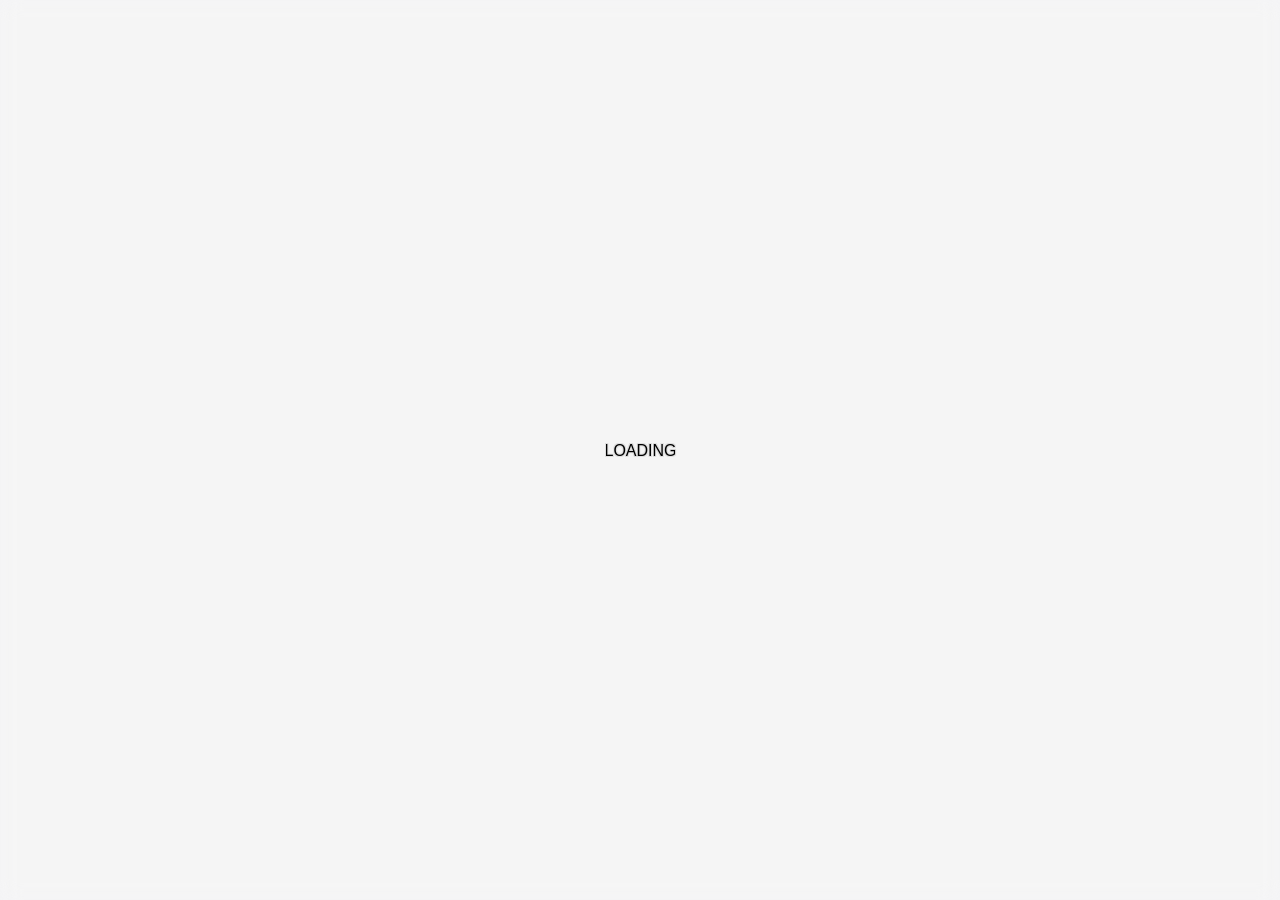
==== index.html @ 192de19d "returned index.html to root" ====
<!DOCTYPE html>
<html lang="en">

<head>
    <meta charset="UTF-8">
    <meta name="viewport" content="width=device-width, initial-scale=1.0">

    <link rel="apple-touch-icon" sizes="57x57" href="./assets/apple-icon-57x57.png">
    <link rel="apple-touch-icon" sizes="60x60" href="./assets/apple-icon-60x60.png">
    <link rel="apple-touch-icon" sizes="72x72" href="./assets/apple-icon-72x72.png">
    <link rel="apple-touch-icon" sizes="76x76" href="./assets/apple-icon-76x76.png">
    <link rel="apple-touch-icon" sizes="114x114" href="./assets/apple-icon-114x114.png">
    <link rel="apple-touch-icon" sizes="120x120" href="./assets/apple-icon-120x120.png">
    <link rel="apple-touch-icon" sizes="144x144" href="./assets/apple-icon-144x144.png">
    <link rel="apple-touch-icon" sizes="152x152" href="./assets/apple-icon-152x152.png">
    <link rel="apple-touch-icon" sizes="180x180" href="./assets/apple-icon-180x180.png">

    <link rel="icon" type="image/png" sizes="192x192" href="./assets/android-icon-192x192.png">
    <link rel="icon" type="image/png" sizes="32x32" href="./assets/favicon-32x32.png">
    <link rel="icon" type="image/png" sizes="96x96" href="./assets/favicon-96x96.png">
    <link rel="icon" type="image/png" sizes="16x16" href="./assets/favicon-16x16.png">

    <link rel="manifest" href="./assets/manifest.json">

    <meta name="msapplication-TileColor" content="#f4f4f4">
    <meta name="msapplication-TileImage" content="./assets/ms-icon-144x144.png">
    <meta name="theme-color" content="#f4f4f4">

    <title>Joshua W. Riley</title>

    <meta name="description"
        content="Joshua W. Riley — systems analyst, developer, and creative building structured systems, personal projects, music, and product archives.">

    <link rel="canonical" href="https://YOUR-DOMAIN.com/">

    <meta property="og:type" content="website">
    <meta property="og:title" content="Joshua W. Riley">
    <meta property="og:description" content="Systems, projects, music, and releases from Joshua W. Riley.">
    <meta property="og:url" content="https://YOUR-DOMAIN.com/">
    <meta property="og:site_name" content="Joshua W. Riley">

    <!-- Add later when you make a real preview image -->
    <!-- <meta property="og:image" content="https://YOUR-DOMAIN.com/assets/og-image.jpg"> -->

    <meta name="twitter:card" content="summary_large_image">
    <meta name="twitter:title" content="Joshua W. Riley">
    <meta name="twitter:description" content="Systems, projects, music, and releases from Joshua W. Riley.">
    <!-- <meta name="twitter:image" content="https://YOUR-DOMAIN.com/assets/og-image.jpg"> -->
    <script>
        document.documentElement.classList.add("js-loading");
    </script>
    <!-- 1️⃣ Third-party libraries -->
    <link rel="stylesheet" href="./LoadingBar/loading-bar.css" />
    <link rel="stylesheet" href="https://cdnjs.cloudflare.com/ajax/libs/animate.css/4.1.1/animate.min.css" />
    <link rel="stylesheet" href="https://cdn.jsdelivr.net/npm/bootstrap-icons@1.13.1/font/bootstrap-icons.min.css" />
    <link rel="stylesheet" href="https://rsms.me/inter/inter.css">
    <!-- 2️⃣ Base / Global styles -->
    <link rel="stylesheet" href="./css/index.css" />
    <link rel="stylesheet" href="./css/nav.css" />
    <!-- 3️⃣ Page sections -->
    <link rel="stylesheet" href="./css/home.css" />
    <link rel="stylesheet" href="./css/footer.css" />
    <link rel="stylesheet" href="./css/about.css" />
    <link rel="stylesheet" href="./css/music.css" />
    <link rel="stylesheet" href="./css/contact.css" />
    <link rel="stylesheet" href="./css/updates.css" />
    <link rel="stylesheet" href="./css/404.css" />
    <!-- 4️⃣ Loader override -->
    <link rel="stylesheet" href="./LoadingBar/loading-bar-time.css" />
</head>

<body>
    <!-- Loader -->
    <div id="loader">
        <div id="loaderBar" class="ldBar" data-preset="text" data-value="0" data-value-label="none"></div>
    </div>
    <div class="content-container">
        <div class="top-content">
            <!-- Title -->
            <header class="main-content">
                <a data-page="home" href="#home">
                    <h1 class="header">
                        <span class="desktop-name">JO<span class="logo-colon">:</span>SH</span>
                        <span class="mobile-name">JO<span class="logo-colon">:</span>SH</span>
                    </h1>
                </a>
            </header>
            <!-- Navigation -->
            <nav class="navbar">
                <ul class="sub-navbar">
                    <li class="mobile-only"><a href="#home" class="nav-link active"
                            data-page="home"><span>Home</span></a></li>
                    <li><a href="#about" class="nav-link" data-page="about"><span>About</span></a></li>
                    <li><a href="#music" class="nav-link" data-page="music"><span>Music</span></a></li>
                    <li><a href="#updates" class="nav-link" data-page="updates"><span>Updates</span></a></li>
                    <li><a href="#contact" class="nav-link" data-page="contact"><span>Contact</span></a></li>
                </ul>
            </nav>
        </div>
        <div class="sub-content">
            <main class="subsection2">
                <section id="home" class="page">
                    <div class="home-container">
                        <div class="manifesto-lock">
                            <p class="home-text fade-up manifesto-line" style="animation-delay: 80ms;">
                                Working ≠ Usable.
                            </p>
                            <p class="manifesto-author">
                                - JWR
                            </p>
                        </div>
                    </div>
                </section>
                <!-- About Section -->
                <section id="about" class="page about-page" hidden>
                    <div class="about-page-inner">
                        <div class="about-block">
                            <p class="about-label">About</p>
                            <h1 class="about-title fade-up">
                                I build systems people trust.
                            </h1>
                            <div class="about-intro">
                                <p class="fade-up" style="animation-delay: 80ms;">
                                    Most problems start the same way: legacy logic,
                                    unreliable data, unclear ownership, bloated
                                    interfaces, and workflows that consume more time than they should.
                                </p>
                                <p class="closing fade-up tight" style="animation-delay: 160ms;">
                                    I simplify them.
                                </p>
                                <div class="about-currently fade-up" style="animation-delay: 240ms;">
                                    <p class="about-small-label">Currently</p>

                                    <div class="currently-list">
                                        <div class="currently-item">
                                            <h2>
                                                <a href="https://unknownarchives.com/" target="_blank"
                                                    rel="noopener noreferrer">
                                                    Unknown Archives
                                                </a>
                                            </h2>
                                            <p>Building a product archive around language, clothing, and cultural
                                                systems.</p>
                                        </div>

                                        <div class="currently-item">
                                            <h2>Music</h2>
                                            <p>Producing extended electronic tracks and simple visual systems around
                                                them.</p>
                                        </div>

                                        <div class="currently-item">
                                            <h2>Personal systems</h2>
                                            <p>Designing cleaner tools, workflows, and interfaces for myself and
                                                others.</p>
                                        </div>
                                    </div>
                                </div>
                            </div>
                        </div>
                    </div>
                </section>
                <!-- End About Section -->
                <!-- Music Section -->
                <section id="music" class="page music-page" hidden>
                    <div class="music-page-inner">
                        <div class="music-block">
                            <p class="music-label">Music</p>
                            <h1 class="music-title fade-up">
                                Imagine
                            </h1>
                            <p class="music-intro fade-up" style="animation-delay: 80ms;">
                                First single from the upcoming EP.
                            </p>
                            <div class="music-player fade-up" style="animation-delay: 160ms;">
                                <iframe width="100%" height="166" scrolling="no" frameborder="no"
                                    allow="autoplay; encrypted-media"
                                    src="https://w.soundcloud.com/player/?url=https%3A//api.soundcloud.com/tracks/soundcloud%253Atracks%253A2338979225&color=%23969696&auto_play=false&hide_related=true&show_comments=false&show_user=true&show_reposts=false&show_teaser=false"></iframe>
                            </div>

                            <p class="music-note fade-up" style="animation-delay: 240ms;">
                                EP coming soon.
                            </p>
                        </div>
                    </div>
                </section>
                <!-- End Music Section -->
                <!-- Updates Section -->
                <section id="updates" class="page updates-page" hidden>
                    <div class="updates-page-inner">
                        <div class="updates-block">
                            <p class="updates-label">Updates</p>

                            <h1 class="updates-title fade-up">
                                Notes, releases, and resources.
                            </h1>

                            <p class="updates-intro fade-up" style="animation-delay: 80ms;">
                                Occasional project access, creative systems, releases, and updates from Joshua W. Riley.
                            </p>

                            <form class="updates-form fade-up" action="PASTE_KIT_FORM_ACTION_URL_HERE" method="post"
                                style="animation-delay: 160ms;">
                                <!-- Paste Kit hidden inputs here only -->

                                <label class="sr-only" for="updates-email">Email address</label>

                                <div class="updates-email-row">
                                    <input id="updates-email" name="email_address" type="email"
                                        placeholder="Email address" autocomplete="email" required>

                                    <button type="submit">Join</button>
                                </div>
                            </form>

                            <div class="updates-archive fade-up" style="animation-delay: 240ms;">
                                <p class="updates-small-label">Archive</p>

                                <h2 class="updates-archive-title">
                                    Past releases
                                </h2>

                                <div class="release-list">
                                    <article class="release-item">
                                        <div>
                                            <p class="release-type">Resource</p>
                                            <h3>Free resources coming soon.</h3>
                                        </div>

                                        <span>Soon</span>
                                    </article>

                                    <article class="release-item">
                                        <div>
                                            <p class="release-type">Music</p>
                                            <h3>Imagine</h3>
                                        </div>

                                        <span>2026</span>
                                    </article>

                                    <article class="release-item">
                                        <div>
                                            <p class="release-type">Project</p>
                                            <h3>Unknown Archives</h3>
                                        </div>

                                        <span>In progress</span>
                                    </article>
                                </div>
                            </div>
                        </div>
                    </div>
                </section>
                <!-- End Updates Section -->
                <!-- Contact Section -->
                <section id="contact" class="page contact-page" hidden>
                    <div class="contact-page-inner">
                        <div class="contact-block">
                            <p class="contact-label">Contact</p>

                            <h1 class="contact-title fade-up">
                                Let's talk.
                            </h1>

                            <p class="contact-intro fade-up" style="animation-delay: 80ms;">
                                Available for systems, product, design, and creative collaborations.
                            </p>

                            <div class="contact-links">
                                <a class="fade-up" style="animation-delay: 160ms;" rel="noopener noreferrer"
                                    href="mailto:joshua.studio@proton.me" onclick="sendEmail(event)">
                                    email
                                </a>

                                <a class="fade-up" style="animation-delay: 220ms;" rel="noopener noreferrer"
                                    href="https://github.com/joshua-w-riley" target="_blank">
                                    github
                                </a>

                                <a class="fade-up" style="animation-delay: 280ms;" rel="noopener noreferrer"
                                    href="https://www.linkedin.com/in/joshua-w-riley/" target="_blank">
                                    linkedin
                                </a>

                                <a class="fade-up" style="animation-delay: 340ms;"
                                    href="./source/Joshua W. Riley - Resume.pdf" download>
                                    resume
                                </a>

                                <a class="fade-up" style="animation-delay: 400ms;" data-cal-link="jsh-wll/30min"
                                    data-cal-namespace="30min"
                                    data-cal-config='{"layout":"month_view","useSlotsViewOnSmallScreen":"true"}'>
                                    schedule
                                </a>
                            </div>
                        </div>
                    </div>
                </section>
                <!-- End Contact Section -->
                <!-- Not Found Section -->
                <section id="not-found" class="page error-page" hidden>
                    <div class="error-background">404</div>
                    <div class="error-content">
                        <h2>Page not found</h2>
                        <p>
                            The page you are looking for <br> does not exist.
                        </p>
                        <a data-page="home" href="#home" class="error-link">
                            Return Home
                        </a>
                    </div>
                </section>
                <!-- End Not Found Section -->
            </main>
            <!-- Footer -->
            <footer class="site-footer" id="site-footer" aria-hidden="true">
                <div class="footer-inner">
                    <div class="footer-cluster">
                        <div>
                            <strong>Designed:</strong>
                            <span>© 2026</span>
                        </div>
                    </div>

                    <div class="footer-cluster">
                        <a href="mailto:joshua.studio@proton.me">Business Email</a>
                        <a href="./privacy.html">Privacy Policy</a>
                        <a href="./terms.html">Terms of Use</a>
                    </div>

                    <div class="footer-cluster">
                        <div>
                            <strong>Built by:</strong>
                            <span>Joshua W. Riley</span>
                        </div>
                    </div>
                </div>
            </footer>

            <button class="footer-toggle" type="button" aria-label="Open footer" aria-expanded="false"
                aria-controls="site-footer">
                <span class="footer-toggle-icon" aria-hidden="true">⌄</span>
            </button>

            <div class="footer-dim" hidden></div>
        </div>
    </div>
    <script src="./LoadingBar/loading-bar.js"></script>
    <script src="./LoadingBar/loading-bar-time.js"></script>
    <script src="./js/main.js"></script>
    <script src="./js/footer.js"></script>
    <script src="./js/nav.js"></script>
    <script src="./js/sendEmail.js"></script>
    <!-- Cal element-click embed code begins -->
    <script type="text/javascript">
        (function (C, A, L) { let p = function (a, ar) { a.q.push(ar); }; let d = C.document; C.Cal = C.Cal || function () { let cal = C.Cal; let ar = arguments; if (!cal.loaded) { cal.ns = {}; cal.q = cal.q || []; d.head.appendChild(d.createElement("script")).src = A; cal.loaded = true; } if (ar[0] === L) { const api = function () { p(api, arguments); }; const namespace = ar[1]; api.q = api.q || []; if (typeof namespace === "string") { cal.ns[namespace] = cal.ns[namespace] || api; p(cal.ns[namespace], ar); p(cal, ["initNamespace", namespace]); } else p(cal, ar); return; } p(cal, ar); }; })(window, "https://app.cal.com/embed/embed.js", "init");
        Cal("init", "30min", { origin: "https://app.cal.com" });
        // Important: Please add the following attributes to the element that should trigger the calendar to open upon clicking.
        // `data-cal-link="jsh-wll/30min"`
        // data-cal-namespace="30min"
        // `data-cal-config='{"layout":"month_view","useSlotsViewOnSmallScreen":"true"}'`
        Cal.ns["30min"]("ui", { "hideEventTypeDetails": false, "layout": "month_view" });
    </script>
    <!-- Cal element-click embed code ends -->
</body>

</html>
---- LoadingBar/loading-bar.css ----
.ldBar {
  position: relative;
}
.ldBar.label-center > .ldBar-label {
  position: absolute;
  top: 50%;
  left: 50%;
  -webkit-transform: translate(-50%, -50%);
  transform: translate(-50%, -50%);
  text-shadow: 0 0 3px #fff;
}
.ldBar-label:after {
  content: "%";
  display: inline;
}
.ldBar.no-percent .ldBar-label:after {
  content: "";
}
---- css/index.css ----
:root {
  --active-dot-color: #000000;
  --font-system: -apple-system, BlinkMacSystemFont,
    "SF Pro Text", "SF Pro Display",
    "Helvetica Neue", Helvetica, Arial, sans-serif;
}

/* Reset Styles */
* {
  margin: 0;
  padding: 0;
  box-sizing: border-box;
}

html,
body,
div {
  margin: 0;
  padding: 0;
  border: 0;
  font-size: 100%;
  font: inherit;
  vertical-align: baseline;
  line-height: 1;
  scroll-behavior: smooth;
}

.page {
  width: 100%;
  height: 50%;
}

article,
aside,
details,
figcaption,
figure,
footer,
header,
hgroup,
menu,
nav,
section {
  display: block;
}

ol,
ul {
  list-style: none;
}

/* Page Visibility */
.page[hidden] {
  display: none !important;
}

/* Global Styles */
body {
  width: 100vw;
  height: 100vh;
  background-color: #F5F5F7;
  color: #333;
  display: flex;
  justify-content: center;
  align-items: center;
  text-rendering: optimizeLegibility;
  font-family: var(--font-system);
  -webkit-font-smoothing: antialiased;
  -moz-osx-font-smoothing: grayscale;
  font-feature-settings: "cv11", "ss01";
  font-size: 16px;
  line-height: 1.5;
}

/* Page Content */
.content-container {
  width: 90vw;
  height: 90vh;
  max-width: max(680px, 90vw);
  border-radius: 8px;
  overflow: visible;
  opacity: 1;
  display: flex;
  align-items: center;
  flex-direction: column;
  transform: translateY(0);
  filter: none;
  visibility: hidden;
  transition:
    opacity 0.6s cubic-bezier(0.22, 1, 0.36, 1),
    transform 0.6s cubic-bezier(0.22, 1, 0.36, 1),
    filter 0.6s ease;
}

.content-container.loading {
  opacity: 0;
  transform: translateY(10px);
  filter: grayscale(100%) blur(4px);
}

.js-loading .content-container {
  visibility: hidden;
}

.top-content {
  width: 100%;
  height: 15%;
  display: flex;
}

/* Page Content */
.main-content {
  width: 100%;
  max-height: 20%;
  height: 20%;
  display: flex;
  align-items: flex-start;
  flex-direction: column;
  cursor: default;
}

.main-content a {
  text-decoration: none;
  color: inherit;
}

.sub-content {
  width: 100%;
  height: 80%;
  display: flex;
  flex-direction: row;
  gap: 10%;
}

.subsection2 {
  width: 100%;
  height: 100%;
  display: flex;
  align-items: stretch;
  justify-content: center;
}

@keyframes fadeEffect {
  from {
    opacity: 0;
  }

  to {
    opacity: 1;
  }
}
---- css/nav.css ----
.navbar {
    position: relative;
    display: flex;
    flex-direction: row;
    gap: 28px;
    padding-right: 24px;
}

.header {
    margin-bottom: 4px;
    color: #1d1d1fc7;
    line-height: 1.05;
    font-weight: 600;
    letter-spacing: -0.025em;
    font-style: uppercase !important;
    text-decoration: none;
    cursor: pointer;
}

.header:active {
    text-decoration: none;
}

.logo-colon {
    display: inline-block;
    transform: translateY(-0.06em);
}

.sub-navbar {
    list-style: none;
    padding: 0;
    margin: 0;
    height: 100%;
    display: flex;
    flex-direction: row;
    gap: 12px;
}

.nav-link {
    text-decoration: none;
    color: #6a6a6a;
    font-size: 0.95rem;
    font-weight: 500;
    text-transform: lowercase;
    padding-left: 14px;
    position: relative;
    transition: color 0.25s ease;
    letter-spacing: -0.02em;
}

.nav-link {
    transition: color 0.28s ease;
}

.nav-link.active {
    color: #1a1a1a;
}

.nav-link.discover {
    transition: color 0.45s ease;
}

.nav-link.discover:hover {
    color: #000;
}

.nav-button {
    border: 0;
    background: transparent;
    padding: 0;
    font: inherit;
    color: inherit;
    cursor: pointer;
}

/* Subsection Styles */
.subsection2 {
    width: 100%;
    height: 100%;
    display: flex;
    align-items: center;
    justify-content: center;
    overflow: hidden;
}

.mobile-name {
    display: none;
}

/* responsive */
@media (max-width: 768px) {
    .desktop-name {
        display: none;
    }

    .mobile-name {
        display: inline;
        font-weight: 650;
        letter-spacing: -0.045em;
    }

    .header {
        font-size: clamp(2rem, 7vw, 2.75rem);
        line-height: 0.95;
    }

    .navbar {
        width: 100%;
        justify-content: flex-end;
        padding-right: 0;
    }

    .sub-navbar {
        gap: 2px;
    }

    .nav-link {
        font-size: 0.9rem;
        padding-left: 10px;
    }
}
---- css/home.css ----
#home {
    min-height: 100%;
    padding: 0 10vw;
    width: 100%;
    display: flex;
    align-items: center;
    justify-content: center;
}

.home-container {
    width: 100%;
    display: flex;
    align-items: center;
    justify-content: center;
}

.manifesto-lock {
    width: fit-content;
    max-width: 100%;
}

.manifesto-line {
    margin: 0;
    font-size: clamp(2.75rem, 5vw, 5rem);
    font-weight: 600;
    line-height: 1.05;
    letter-spacing: -0.04em;
    color: #1d1d1fcd;
    animation: pageReveal 0.45s ease-out forwards;
    animation-delay: 0.1s;
    white-space: nowrap;
}

.manifesto-author {
    width: 100%;
    margin-top: 14px;
    font-size: clamp(0.9rem, 1.2vw, 1.15rem);
    color: #1d1d1fc7;
    font-weight: 800;
    letter-spacing: 0.10em;
    opacity: 0.35;
    text-transform: uppercase;
    text-align: right;
}

.fade-up {
    opacity: 0;
    transform: translateY(16px);
    animation: fadeUp 600ms cubic-bezier(0.22, 1, 0.36, 1) forwards;
}

@media (max-width: 640px) {
    #home {
        min-height: calc(100svh - 120px);
        padding: 0 24px;
    }

    .manifesto-lock {
        width: fit-content;
        max-width: 100%;
    }

    .manifesto-line {
        white-space: nowrap;
        font-size: clamp(36px, 7.4vw, 48px);
    }

    .manifesto-author {
        width: 100%;
        text-align: right;
    }
}

@keyframes fadeUp {
    from {
        opacity: 0;
        transform: translateY(12px);
    }

    to {
        opacity: 1;
        transform: translateY(0);
    }
}

@keyframes pageReveal {
    to {
        opacity: 1;
        transform: translateY(0);
    }
}
---- css/footer.css ----
.site-footer {
    position: fixed;
    left: 0;
    right: 0;
    bottom: 0;
    z-index: 80;
    background: transparent;
    border-top: 1px solid rgba(0, 0, 0, 0.08);
    opacity: 0;
    visibility: hidden;
    pointer-events: none;
    transition:
        transform 420ms cubic-bezier(0.22, 1, 0.36, 1),
        opacity 220ms ease,
        visibility 0s linear 420ms;
}

.site-footer.is-open {
    transform: translateY(0);
    opacity: 1;
    visibility: visible;
    pointer-events: auto;
    transition:
        transform 420ms cubic-bezier(0.22, 1, 0.36, 1),
        opacity 220ms ease,
        visibility 0s linear 0s;
}

.footer-inner {
    width: 100%;
    box-sizing: border-box;
    padding: 30px 0vw 0px;
    display: grid;
    grid-template-columns: 1fr auto 1fr;
    align-items: center;
    justify-content: center;
    column-gap: 40px;
    font-size: 12px;
    line-height: 1.4;
    letter-spacing: -0.005em;
    color: rgba(0, 0, 0, 0.52);
}

.footer-cluster {
    display: flex;
    align-items: center;
    gap: 18px;
    white-space: nowrap;
}

.footer-cluster:nth-child(1) {
    justify-self: start;
}

.footer-cluster:nth-child(2) {
    justify-self: center;
}

.footer-cluster:nth-child(3) {
    justify-self: end;
    text-align: right;
}

.footer-cluster strong {
    font-weight: 700;
    color: #1D1D1F;
}

.footer-cluster span {
    color: rgba(0, 0, 0, 0.52);
}

.footer-cluster a,
.footer-cluster a:visited,
.footer-cluster a:active {
    color: rgba(0, 0, 0, 0.58);
    text-decoration: none;
    font-weight: 600;
}

.footer-cluster a:hover {
    color: #1D1D1F;
}

/* Toggle */
.footer-toggle {
    position: fixed;
    left: 50%;
    bottom: 12px;
    z-index: 100;
    width: 29px;
    height: 29px;
    display: flex;
    align-items: center;
    justify-content: center;
    appearance: none;
    -webkit-appearance: none;
    border: 1px solid rgba(0, 0, 0, 0.10);
    border-radius: 999px;
    background: rgba(244, 244, 244, 0.72);
    color: rgba(0, 0, 0, 0.52);
    box-shadow: none;
    font: inherit;
    cursor: pointer;
    transform: translateX(-50%);
    transition:
        bottom 420ms cubic-bezier(0.22, 1, 0.36, 1),
        color 0.2s ease,
        border-color 0.2s ease,
        background-color 0.2s ease;
}

.footer-toggle:hover {
    color: #1D1D1F;
    border-color: rgba(0, 0, 0, 0.16);
    background: rgba(244, 244, 244, 0.92);
}

.footer-toggle.is-open {
    bottom: 25px;
    color: #1D1D1F;
}

.footer-toggle-icon {
    display: block;
    font-size: 16px;
    line-height: 1;
    transform: translateY(-4px);
}

.footer-toggle.is-open .footer-toggle-icon {
    transform: translateY(-1px);
}

.footer-toggle:focus {
    outline: none;
}

.footer-toggle:focus-visible {
    outline: 1px solid rgba(0, 0, 0, 0.22);
    outline-offset: 4px;
}

/* Dim layer */

.footer-dim {
    position: fixed;
    inset: 0;
    z-index: 70;
    background: rgba(244, 244, 244, 0.45);
    opacity: 0;
    pointer-events: none;
    transition: opacity 320ms ease;
}

.footer-dim.is-visible {
    opacity: 1;
    pointer-events: auto;
}

/* Mobile */

@media (max-width: 768px) {
    .site-footer {
        left: 24px;
        right: 24px;
    }

    .footer-inner {
        display: flex;
        align-items: flex-start;
        flex-direction: column;
        gap: 14px;
        padding: 18px 0 22px;
    }

    .footer-cluster {
        flex-wrap: wrap;
        gap: 12px 16px;
        white-space: normal;
    }

    .footer-cluster:nth-child(1),
    .footer-cluster:nth-child(2),
    .footer-cluster:nth-child(3) {
        justify-self: auto;
        text-align: left;
    }

    .footer-toggle {
        bottom: 22px;
    }
}
---- css/about.css ----
:root {
  --space-xs: 8px;
  --space-sm: 16px;
  --space-md: 24px;
  --space-lg: 40px;
  --space-xl: 64px;
  --space-xxl: 120px;
  --page-title-size: clamp(36px, 4vw, 48px);
}

#about {
  min-height: 100%;
  background: #f4f4f4;
  transform: none;
}

.fade-up {
  opacity: 0;
  transform: translateY(16px);
  animation: fadeUp 600ms cubic-bezier(0.22, 1, 0.36, 1) forwards;
}

.about-page-inner {
  min-height: 100%;
  padding: 56px 8vw 96px;
  display: grid;
  align-content: start;
}

.about-block {
  max-width: 620px;
  margin: 0 auto;
  width: 100%;
  /* padding-bottom: 56px; */
}

.about-label {
  letter-spacing: 0.12em;
  font-size: 12px;
  color: #828286;
  text-transform: uppercase;
  opacity: 0.6;
  font-weight: 500;
  margin-bottom: 16px;
}

.about-title {
  font-size: var(--page-title-size);
  font-weight: 600;
  line-height: 1.12;
  letter-spacing: -0.025em;
  color: #1D1D1F;
  margin: 0 0 28px 0;
}

.about-intro {
  max-width: 42ch;
  font-size: 18px;
  line-height: 1.55;
  letter-spacing: -0.01em;
  font-weight: 400;
  color: rgba(0, 0, 0, 0.68);
  margin: 0;
}

.about-intro>p {
  margin: 0 0 14px 0;
  font-feature-settings: "ss01" on, "cv01" on, "cv02" on;
  text-rendering: optimizeLegibility;
  -webkit-font-smoothing: antialiased;
}

.about-intro .closing {
  margin-top: 18px;
  font-weight: 500;
  line-height: 1.4;
  letter-spacing: -0.015em;
  color: rgba(0, 0, 0, 0.82);
}

.about-small-label {
  letter-spacing: 0.12em;
  font-size: 12px;
  color: #828286;
  text-transform: uppercase;
  opacity: 0.6;
  font-weight: 500;
  margin-bottom: 10px;
}

.about-currently {
  margin-top: 32px;
  max-width: 620px;
}

.currently-list {
  display: flex;
  flex-direction: column;
  gap: 18px;
}

.currently-item {
  padding-top: 18px;
  border-top: 1px solid rgba(0, 0, 0, 0.08);
}

.currently-item h2 {
  font-size: 18px;
  line-height: 1.3;
  font-weight: 600;
  letter-spacing: -0.015em;
  color: #1D1D1F;
  margin: 0 0 8px 0;
}

.currently-item p {
  max-width: 46ch;
  font-size: 16px;
  line-height: 1.55;
  letter-spacing: -0.01em;
  font-weight: 400;
  color: rgba(0, 0, 0, 0.62);
  margin: 0;
}

.currently-item h2 a {
  color: inherit;
  text-decoration: none;
  transition: opacity 0.2s ease;
}

.currently-item h2 a:hover {
  opacity: 0.55;
  cursor: pointer;
}

.currently-item h2 a,
.currently-item h2 a:visited,
.currently-item h2 a:active {
  color: inherit;
  text-decoration: none;
}



@keyframes fadeUp {
  to {
    opacity: 1;
    transform: translateY(0);
  }
}
---- css/music.css ----
#music {
    min-height: 100%;
    background: #f4f4f4;
    transform: none;
}

.music-page-inner {
    min-height: 100%;
    padding: 56px 8vw 96px;
    display: grid;
    align-content: start;
}

.music-block {
    max-width: 620px;
    margin: 0 auto;
    width: 100%;
}

.music-label {
    letter-spacing: 0.12em;
    font-size: 12px;
    color: #828286;
    text-transform: uppercase;
    opacity: 0.6;
    font-weight: 500;
    margin-bottom: 16px;
}

.music-title {
    font-size: var(--page-title-size);
    font-weight: 600;
    line-height: 1.12;
    letter-spacing: -0.025em;
    color: #1D1D1F;
    margin: 0 0 28px 0;
}

.music-intro {
    max-width: 42ch;
    font-size: 18px;
    line-height: 1.55;
    letter-spacing: -0.01em;
    font-weight: 400;
    color: rgba(0, 0, 0, 0.68);
    margin: 0;
}


.music-player {
    margin-top: 48px;
    max-width: 520px;
    border-top: 1px solid rgba(0, 0, 0, 0.08);
    border-bottom: 1px solid rgba(0, 0, 0, 0.08);
    padding: 24px 0;
}

.music-player iframe {
    display: block;
    width: 100%;
    height: 166px;
    border: 0;
}

.music-note {
    margin: 20px 0 0 0;
    font-size: 15px;
    line-height: 1.5;
    letter-spacing: -0.01em;
    color: rgba(0, 0, 0, 0.52);
}
---- css/contact.css ----
#contact {
  min-height: 100%;
  background: #f4f4f4;
  transform: none;
}

.contact-page-inner {
  min-height: 100%;
  padding: 56px 8vw 96px;
  display: grid;
  align-content: start;
}

.contact-block {
  max-width: 620px;
  margin: 0 auto;
  width: 100%;
}

.contact-label {
  letter-spacing: 0.12em;
  font-size: 12px;
  color: #828286;
  text-transform: uppercase;
  opacity: 0.6;
  font-weight: 500;
  margin-bottom: 16px;
}

.contact-title {
  font-size: var(--page-title-size);
  font-weight: 600;
  line-height: 1.12;
  letter-spacing: -0.025em;
  color: #1D1D1F;
  margin: 0 0 28px 0;
}

.contact-intro {
  max-width: 42ch;
  font-size: 18px;
  line-height: 1.55;
  letter-spacing: -0.01em;
  font-weight: 400;
  color: rgba(0, 0, 0, 0.68);
  margin: 0;
}

.contact-links {
  display: flex;
  flex-direction: column;
  margin-top: 56px;
}

.contact-links a,
.contact-links a:visited,
.contact-links a:active {
  color: #1D1D1F;
  text-decoration: none;
}

.contact-links a {
  position: relative;
  display: block;
  padding: 20px 0;
  border-top: 1px solid rgba(0, 0, 0, 0.08);
  font-size: 18px;
  line-height: 1.3;
  font-weight: 600;
  letter-spacing: -0.015em;
  transition:
    color 0.2s ease,
    padding-left 0.2s ease,
    background-color 0.2s ease,
    border-color 0.2s ease;
}

.contact-links a:last-child {
  border-bottom: 1px solid rgba(0, 0, 0, 0.08);
}

.contact-links a:hover {
  color: #000;
  padding-left: 10px;
  background-color: rgba(0, 0, 0, 0.025);
  border-top-color: rgba(0, 0, 0, 0.14);
  cursor: pointer;
}
---- css/updates.css ----
#updates {
    min-height: 100%;
    background: #f4f4f4;
    transform: none;
}

.updates-page-inner {
    min-height: 100%;
    padding: 56px 8vw 96px;
    display: grid;
    align-content: start;
}

.updates-block {
    max-width: 620px;
    margin: 0 auto;
    width: 100%;
}

.updates-label,
.updates-small-label {
    letter-spacing: 0.12em;
    font-size: 12px;
    color: #828286;
    text-transform: uppercase;
    opacity: 0.6;
    font-weight: 500;
    margin-bottom: 16px;
}

.updates-title {
    font-size: var(--page-title-size);
    font-weight: 600;
    line-height: 1.12;
    letter-spacing: -0.025em;
    color: #1D1D1F;
    margin: 0 0 28px 0;
}

.updates-intro {
    max-width: 42ch;
    font-size: 18px;
    line-height: 1.55;
    letter-spacing: -0.01em;
    font-weight: 400;
    color: rgba(0, 0, 0, 0.68);
    margin: 0;
}

/* Email Form */
.updates-form {
    max-width: 620px;
    margin-top: 48px;
}

.updates-email-row {
    position: relative;
    display: flex;
    align-items: center;
    border-bottom: 1px solid rgba(0, 0, 0, 0.14);
    transition: border-color 0.2s ease;
}

.updates-email-row:focus-within {
    border-color: rgba(0, 0, 0, 0.38);
}

.updates-email-row input {
    width: 100%;
    border: 0;
    outline: 0;
    background: transparent;
    color: #1D1D1F;
    padding: 18px 72px 18px 0;
    font: inherit;
    font-size: 18px;
    line-height: 1.3;
    letter-spacing: -0.015em;
}

.updates-email-row input::placeholder {
    color: rgba(0, 0, 0, 0.32);
}

.updates-email-row button {
    position: absolute;
    right: 0;
    border: 0;
    background: transparent;
    color: rgba(0, 0, 0, 0.56);
    padding: 14px 0 14px 16px;
    font: inherit;
    font-size: 15px;
    line-height: 1;
    font-weight: 500;
    letter-spacing: -0.01em;
    cursor: pointer;
    transition:
        color 0.2s ease,
        transform 0.2s ease;
}

.updates-email-row button:hover {
    color: #1D1D1F;
    transform: translateX(-4px);
}

/* Archive */
.updates-archive {
    margin-top: 0;
    padding-top: 28px;
    border-top: 1px solid rgba(0, 0, 0, 0.08);
}

.updates-archive-title {
    font-size: 22px;
    font-weight: 600;
    line-height: 1.2;
    letter-spacing: -0.025em;
    color: #1D1D1F;
    margin: 0;
}

.release-list {
    display: flex;
    flex-direction: column;
    margin-top: 20px;
}

.release-item {
    position: relative;
    display: flex;
    justify-content: space-between;
    gap: 32px;
    padding: 18px 0;
    border-top: 1px solid rgba(0, 0, 0, 0.08);
    transition:
        padding-left 0.2s ease,
        background-color 0.2s ease,
        border-color 0.2s ease;
}

.release-item:last-child {
    border-bottom: 1px solid rgba(0, 0, 0, 0.08);
}

.release-item:hover {
    padding-left: 10px;
    background-color: rgba(0, 0, 0, 0.025);
    border-top-color: rgba(0, 0, 0, 0.14);
}

.release-type {
    letter-spacing: 0.12em;
    font-size: 11px;
    color: #828286;
    text-transform: uppercase;
    opacity: 0.6;
    font-weight: 500;
    margin: 0 0 8px 0;
}

.release-item h3 {
    font-size: 17px;
    line-height: 1.3;
    font-weight: 600;
    letter-spacing: -0.015em;
    color: #1D1D1F;
    margin: 0;
}

.release-item span {
    flex: 0 0 auto;
    margin-top: 1px;
    white-space: nowrap;
    font-size: 14px;
    line-height: 1.4;
    letter-spacing: -0.01em;
    color: rgba(0, 0, 0, 0.48);
}

/* Accessibility */

.sr-only {
    position: absolute;
    width: 1px;
    height: 1px;
    overflow: hidden;
    clip: rect(0, 0, 0, 0);
    white-space: nowrap;
}

/* Responsive */

@media (max-width: 768px) {
    .updates-page-inner {
        min-height: calc(100vh - 180px);
        padding: 112px 14vw 64px;
    }

    .updates-block {
        max-width: 420px;
        margin: 0;
    }

    .updates-title {
        font-size: clamp(32px, 5.2vw, 44px);
        line-height: 1.08;
    }

    .updates-intro {
        font-size: 16px;
        line-height: 1.55;
    }

    .updates-form {
        margin-top: 44px;
    }

    .updates-email-row input {
        font-size: 16px;
        padding: 16px 64px 16px 0;
    }

    .updates-archive {
        margin-top: 0;
        padding-top: 36px;
    }

    .release-item {
        gap: 20px;
    }
}

@media (max-width: 460px) {
    .updates-page-inner {
        padding: 104px 24px 56px;
    }

    .updates-block {
        max-width: 100%;
    }

    .updates-email-row input {
        padding-right: 60px;
    }

    .release-item {
        display: block;
    }

    .release-item span {
        display: block;
        margin-top: 10px;
    }
}
---- css/404.css ----
/* Layout override */
.error-page {
    display: flex;
    align-items: center;
    justify-content: center;
    text-align: center;
    width: 100%;
    height: 100%;
}

/* Large ghost number */
.error-background {
    position: absolute;
    font-size: 18rem;
    font-weight: 700;
    opacity: 0.04;
    user-select: none;
    pointer-events: none;
}

/* Content */
.error-content {
    z-index: 2;
    max-width: 400px;
    animation: fadeIn 0.6s ease forwards;
}

.error-content h2 {
    margin-bottom: 1rem;
    animation: fadeIn 0.6s ease forwards;
}

.error-content p {
    margin-bottom: 2rem;
    animation: fadeIn 0.6s ease 0.1s forwards;
    opacity: 0;
}

/* Link styling */
.error-link {
    color: #666;
    text-decoration: none;
    border-bottom: 1px solid #aaa;
    padding-bottom: 2px;
    transition: opacity 0.2s ease, border-color 0.2s ease;
    animation: fadeIn 0.6s ease 0.2s forwards;
    opacity: 0;
}

.error-link:hover {
    opacity: 0.6;
    border-color: #666;
}

/* Fade animation */
@keyframes fadeIn {
    from {
        opacity: 0;
        transform: translateY(6px);
    }

    to {
        opacity: 1;
        transform: translateY(0);
    }
}
---- LoadingBar/loading-bar-time.css ----
#loader {
  position: fixed;
  inset: 0;
  display: flex;
  align-items: center;
  justify-content: center;
  z-index: 9999;
  background: transparent;
  backdrop-filter: blur(10px) grayscale(100%);
  -webkit-backdrop-filter: blur(10px) grayscale(100%);
  opacity: 0;
  pointer-events: none;
  transition: opacity 0.6s cubic-bezier(0.22, 1, 0.36, 1);
}

#loader.active {
  opacity: 1;
  pointer-events: all;
}

#loader:not(.active) {
  opacity: 0;
  pointer-events: none;
}

.ldBar path.mainline {
  /* stroke-linecap: round; */
  font-size: 1.5rem;

}

.ldBar path.baseline {
  /* font-size: 10rem; */
    stroke-width: 100px;
    stroke: #f1f2f3;
    stroke-linecap: round;
  }

  .ldBar-label {
  display: none !important;
}
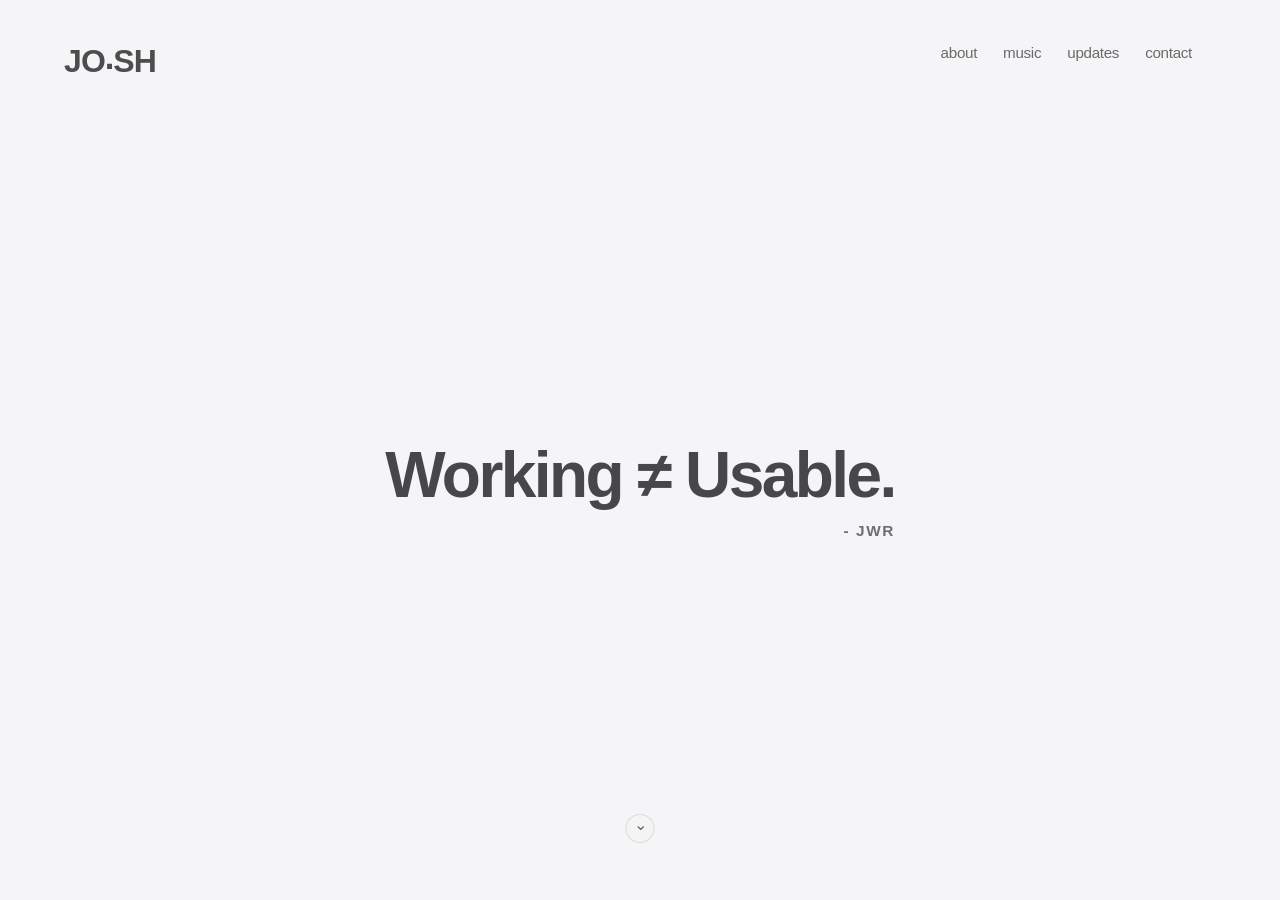
==== commit 1d6b0a7d: "updated app for better performance, added privacy and term pages" ====
--- a/index.html
+++ b/index.html
@@ -26,17 +26,17 @@
     <meta name="msapplication-TileImage" content="./assets/ms-icon-144x144.png">
     <meta name="theme-color" content="#f4f4f4">
 
-    <title>Joshua W. Riley</title>
+    <title>JOSHUA</title>
 
     <meta name="description"
         content="Joshua W. Riley — systems analyst, developer, and creative building structured systems, personal projects, music, and product archives.">
 
-    <link rel="canonical" href="https://YOUR-DOMAIN.com/">
+    <link rel="canonical" href="https://www.i-am-joshua.com">
 
     <meta property="og:type" content="website">
     <meta property="og:title" content="Joshua W. Riley">
     <meta property="og:description" content="Systems, projects, music, and releases from Joshua W. Riley.">
-    <meta property="og:url" content="https://YOUR-DOMAIN.com/">
+    <meta property="og:url" content="https://www.i-am-joshua.com">
     <meta property="og:site_name" content="Joshua W. Riley">
 
     <!-- Add later when you make a real preview image -->
@@ -49,29 +49,12 @@
     <script>
         document.documentElement.classList.add("js-loading");
     </script>
-    <!-- 1️⃣ Third-party libraries -->
-    <link rel="stylesheet" href="./LoadingBar/loading-bar.css" />
-    <link rel="stylesheet" href="https://cdnjs.cloudflare.com/ajax/libs/animate.css/4.1.1/animate.min.css" />
-    <link rel="stylesheet" href="https://cdn.jsdelivr.net/npm/bootstrap-icons@1.13.1/font/bootstrap-icons.min.css" />
-    <link rel="stylesheet" href="https://rsms.me/inter/inter.css">
-    <!-- 2️⃣ Base / Global styles -->
-    <link rel="stylesheet" href="./css/index.css" />
-    <link rel="stylesheet" href="./css/nav.css" />
-    <!-- 3️⃣ Page sections -->
-    <link rel="stylesheet" href="./css/home.css" />
-    <link rel="stylesheet" href="./css/footer.css" />
-    <link rel="stylesheet" href="./css/about.css" />
-    <link rel="stylesheet" href="./css/music.css" />
-    <link rel="stylesheet" href="./css/contact.css" />
-    <link rel="stylesheet" href="./css/updates.css" />
-    <link rel="stylesheet" href="./css/404.css" />
-    <!-- 4️⃣ Loader override -->
-    <link rel="stylesheet" href="./LoadingBar/loading-bar-time.css" />
+    <link rel="stylesheet" href="./css/site.min.css">
 </head>
 
 <body>
     <!-- Loader -->
-    <div id="loader">
+    <div id="loader" aria-hidden="true">
         <div id="loaderBar" class="ldBar" data-preset="text" data-value="0" data-value-label="none"></div>
     </div>
     <div class="content-container">
@@ -80,8 +63,8 @@
             <header class="main-content">
                 <a data-page="home" href="#home">
                     <h1 class="header">
-                        <span class="desktop-name">JO<span class="logo-colon">:</span>SH</span>
-                        <span class="mobile-name">JO<span class="logo-colon">:</span>SH</span>
+                        <span class="desktop-name">JO<span class="logo-colon">.</span>SH</span>
+                        <span class="mobile-name">JO<span class="logo-colon">.</span>SH</span>
                     </h1>
                 </a>
             </header>
@@ -166,20 +149,28 @@
                     <div class="music-page-inner">
                         <div class="music-block">
                             <p class="music-label">Music</p>
-                            <h1 class="music-title fade-up">
-                                Imagine
-                            </h1>
+
                             <p class="music-intro fade-up" style="animation-delay: 80ms;">
-                                First single from the upcoming EP.
+                                From the upcoming EP.
                             </p>
                             <div class="music-player fade-up" style="animation-delay: 160ms;">
-                                <iframe width="100%" height="166" scrolling="no" frameborder="no"
+                                <iframe title="SoundCloud audio player" width="100%" height="166" loading="lazy"
                                     allow="autoplay; encrypted-media"
-                                    src="https://w.soundcloud.com/player/?url=https%3A//api.soundcloud.com/tracks/soundcloud%253Atracks%253A2338979225&color=%23969696&auto_play=false&hide_related=true&show_comments=false&show_user=true&show_reposts=false&show_teaser=false"></iframe>
+                                    data-src="https://w.soundcloud.com/player/?url=https%3A//api.soundcloud.com/tracks/soundcloud%253Atracks%253A2358523865&amp;color=%23212121&amp;auto_play=false&amp;hide_related=true&amp;show_comments=false&amp;show_user=true&amp;show_reposts=false&amp;show_teaser=false">
+                                </iframe>
+
+                                <iframe title="SoundCloud audio player" width="100%" height="166" loading="lazy"
+                                    allow="autoplay; encrypted-media"
+                                    data-src="https://w.soundcloud.com/player/?url=https%3A//api.soundcloud.com/tracks/soundcloud%253Atracks%253A2338979225&amp;color=%23969696&amp;auto_play=false&amp;hide_related=true&amp;show_comments=false&amp;show_user=true&amp;show_reposts=false&amp;show_teaser=false">
+                                </iframe>
                             </div>
 
                             <p class="music-note fade-up" style="animation-delay: 240ms;">
-                                EP coming soon.
+                                <a style="color: #666666; text-decoration: none;"
+                                    href="https://on.soundcloud.com/O3PH6AN1qWUQ1vjsFE" target="_blank"
+                                    rel="noopener noreferrer">
+                                    Follow me on SoundCloud
+                                </a>
                             </p>
                         </div>
                     </div>
@@ -242,7 +233,7 @@
                                     <article class="release-item">
                                         <div>
                                             <p class="release-type">Project</p>
-                                            <h3>Unknown Archives</h3>
+                                            <h3>ROOT </h3>
                                         </div>
 
                                         <span>In progress</span>
@@ -284,12 +275,12 @@
                                 </a>
 
                                 <a class="fade-up" style="animation-delay: 340ms;"
-                                    href="./source/Joshua W. Riley - Resume.pdf" download>
+                                    href="./assets/Joshua%20W.%20Riley%20-%20Resume.pdf" download>
                                     resume
                                 </a>
 
-                                <a class="fade-up" style="animation-delay: 400ms;" data-cal-link="jsh-wll/30min"
-                                    data-cal-namespace="30min"
+                                <a class="fade-up" style="animation-delay: 400ms;" href="https://cal.com/jsh-wll/30min"
+                                    data-cal-link="jsh-wll/30min" data-cal-namespace="30min"
                                     data-cal-config='{"layout":"month_view","useSlotsViewOnSmallScreen":"true"}'>
                                     schedule
                                 </a>
@@ -313,56 +304,44 @@
                 </section>
                 <!-- End Not Found Section -->
             </main>
-            <!-- Footer -->
-            <footer class="site-footer" id="site-footer" aria-hidden="true">
-                <div class="footer-inner">
-                    <div class="footer-cluster">
-                        <div>
-                            <strong>Designed:</strong>
-                            <span>© 2026</span>
-                        </div>
-                    </div>
-
-                    <div class="footer-cluster">
-                        <a href="mailto:joshua.studio@proton.me">Business Email</a>
-                        <a href="./privacy.html">Privacy Policy</a>
-                        <a href="./terms.html">Terms of Use</a>
-                    </div>
-
-                    <div class="footer-cluster">
-                        <div>
-                            <strong>Built by:</strong>
-                            <span>Joshua W. Riley</span>
-                        </div>
+        </div>
+        <!-- Footer -->
+        <footer class="site-footer" id="site-footer" aria-hidden="true" inert>
+            <div class="footer-inner">
+                <div class="footer-cluster">
+                    <div>
+                        <strong>Designed:</strong>
+                        <span>© 2026</span>
                     </div>
                 </div>
-            </footer>
-
-            <button class="footer-toggle" type="button" aria-label="Open footer" aria-expanded="false"
-                aria-controls="site-footer">
-                <span class="footer-toggle-icon" aria-hidden="true">⌄</span>
-            </button>
-
-            <div class="footer-dim" hidden></div>
-        </div>
+
+                <div class="footer-cluster">
+                    <!-- <a href="mailto:joshua.studio@proton.me">Business Email</a> -->
+                    <a href="./privacy.html">Privacy Policy</a>
+                    <a href="./terms.html">Terms of Use</a>
+                </div>
+
+                <div class="footer-cluster">
+                    <div>
+                        <strong>Built by:</strong>
+                        <span>Joshua W. Riley</span>
+                    </div>
+                </div>
+            </div>
+        </footer>
+
+        <button class="footer-toggle" type="button" aria-label="Open footer" aria-expanded="false"
+            aria-controls="site-footer">
+            <span class="footer-toggle-icon" aria-hidden="true">⌄</span>
+        </button>
+
+        <div class="footer-dim" hidden></div>
     </div>
-    <script src="./LoadingBar/loading-bar.js"></script>
-    <script src="./LoadingBar/loading-bar-time.js"></script>
-    <script src="./js/main.js"></script>
-    <script src="./js/footer.js"></script>
-    <script src="./js/nav.js"></script>
-    <script src="./js/sendEmail.js"></script>
-    <!-- Cal element-click embed code begins -->
-    <script type="text/javascript">
-        (function (C, A, L) { let p = function (a, ar) { a.q.push(ar); }; let d = C.document; C.Cal = C.Cal || function () { let cal = C.Cal; let ar = arguments; if (!cal.loaded) { cal.ns = {}; cal.q = cal.q || []; d.head.appendChild(d.createElement("script")).src = A; cal.loaded = true; } if (ar[0] === L) { const api = function () { p(api, arguments); }; const namespace = ar[1]; api.q = api.q || []; if (typeof namespace === "string") { cal.ns[namespace] = cal.ns[namespace] || api; p(cal.ns[namespace], ar); p(cal, ["initNamespace", namespace]); } else p(cal, ar); return; } p(cal, ar); }; })(window, "https://app.cal.com/embed/embed.js", "init");
-        Cal("init", "30min", { origin: "https://app.cal.com" });
-        // Important: Please add the following attributes to the element that should trigger the calendar to open upon clicking.
-        // `data-cal-link="jsh-wll/30min"`
-        // data-cal-namespace="30min"
-        // `data-cal-config='{"layout":"month_view","useSlotsViewOnSmallScreen":"true"}'`
-        Cal.ns["30min"]("ui", { "hideEventTypeDetails": false, "layout": "month_view" });
-    </script>
-    <!-- Cal element-click embed code ends -->
+    <script src="./LoadingBar/loading-bar.min.js" defer></script>
+    <script src="./LoadingBar/loading-bar-time.js" defer></script>
+    <script src="./js/main.js" defer></script>
+    <script src="./js/footer.js" defer></script>
+    <script src="./js/sendEmail.js" defer></script>
 </body>
 
 </html>
--- a/css/site.min.css
+++ b/css/site.min.css
@@ -0,0 +1 @@
+.ldBar{position:relative}:root{--font-system:-apple-system,BlinkMacSystemFont,"SF Pro Text","SF Pro Display","Helvetica Neue",Helvetica,Arial,sans-serif}*{margin:0;padding:0;box-sizing:border-box}body,div,html{margin:0;padding:0;border:0;font-size:100%;font:inherit;vertical-align:baseline;line-height:1;scroll-behavior:smooth}.page{width:100%;height:50%}article,aside,details,figcaption,figure,footer,header,hgroup,menu,nav,section{display:block}ol,ul{list-style:none}.page[hidden]{display:none!important}body{width:100vw;height:100vh;background-color:#f5f5f7;color:#333;display:flex;justify-content:center;align-items:center;text-rendering:optimizeLegibility;font-family:var(--font-system);-webkit-font-smoothing:antialiased;-moz-osx-font-smoothing:grayscale;font-feature-settings:"cv11","ss01";font-size:16px;line-height:1.5;overflow-x:hidden}.content-container{width:90vw;height:90vh;max-width:max(680px,90vw);border-radius:8px;overflow:visible;opacity:1;display:flex;align-items:center;flex-direction:column;transform:translateY(0);filter:none;visibility:hidden;transition:opacity .6s cubic-bezier(.22, 1, .36, 1),transform .6s cubic-bezier(.22, 1, .36, 1),filter .6s ease}.js-loading .content-container{visibility:hidden}.top-content{width:100%;height:15%;display:flex}.main-content{width:100%;max-height:20%;height:20%;display:flex;align-items:flex-start;flex-direction:column;cursor:default}.main-content a{text-decoration:none;color:inherit}.sub-content{width:100%;height:80%;display:flex;flex-direction:row;gap:10%}.subsection2{width:100%;height:100%;display:flex;align-items:stretch;justify-content:center}@media (max-width:640px){body,html{width:100%;min-height:100%}html{scroll-snap-type:y mandatory}body{height:auto;min-height:100svh;display:block;overflow-x:hidden}.content-container{width:100%;min-height:100svh;height:auto;max-width:none;border-radius:0;align-items:stretch}.top-content{position:sticky;top:0;z-index:60;width:100%;height:auto;min-height:120px;padding:24px 24px 0;background:#f5f5f7}.main-content{height:auto;max-height:none}.sub-content{width:100%;height:auto;min-height:calc(100svh - 120px);display:block}.subsection2{width:100%;min-height:calc(100svh - 120px);height:auto;display:block}.page{width:100%;min-height:calc(100svh - 120px);height:auto;scroll-snap-align:start;scroll-margin-top:120px}}@keyframes fadeUp{to{opacity:1;transform:translateY(0)}}.fade-up{opacity:0;transform:translateY(16px);animation:fadeUp .6s cubic-bezier(.22,1,.36,1) forwards}.navbar{position:relative;display:flex;flex-direction:row;gap:28px;padding-right:24px}.header{margin-bottom:4px;color:#1d1d1fc7;line-height:1.05;font-weight:600;letter-spacing:-.025em;text-decoration:none;cursor:pointer}.header:active{text-decoration:none}.logo-colon{display:inline-block;font-weight:800;transform:translateY(-.11em) scale(1.08)}.sub-navbar{list-style:none;padding:0;margin:0;height:100%;display:flex;flex-direction:row;gap:12px}.mobile-only{display:none}.nav-link{text-decoration:none;color:#6a6a6a;font-size:.95rem;font-weight:500;text-transform:lowercase;padding-left:14px;position:relative;transition:color .28s ease,opacity .28s ease;letter-spacing:-.02em}.nav-link.active{color:#1a1a1a}.subsection2{width:100%;height:100%;display:flex;align-items:center;justify-content:center;overflow:hidden}.mobile-name{display:none}@media (max-width:640px){.desktop-name{display:none}.mobile-name{display:inline;font-weight:650;letter-spacing:-.045em}.header{font-size:clamp(2rem, 7vw, 2.75rem);line-height:.95;margin-bottom:0}.mobile-only{display:list-item}.navbar{margin-left:auto;padding-right:0;align-items:flex-start}.sub-navbar{width:82px;height:54px;padding:6px 0;display:flex;flex-direction:column;align-items:flex-end;justify-content:center;gap:2px;overflow:hidden;text-align:right}.nav-link{display:block;padding-left:0;font-size:.88rem;line-height:1.05;color:rgba(0,0,0,.56);transition:color .28s ease,transform .28s ease,opacity .28s ease}.nav-link.active{color:rgba(0,0,0,.82);font-weight:600}.nav-link.is-next,.nav-link.is-prev{color:rgba(0,0,0,.56);font-weight:500}.nav-link.is-hidden-mobile{display:none}.logo-colon{transform:translateY(-.12em) scale(1.12)}.subsection2{height:auto;min-height:100%;display:block;overflow:visible}}#home{min-height:100%;padding:0 10vw;width:100%;display:flex;align-items:center;justify-content:center}.home-container{width:100%;display:flex;align-items:center;justify-content:center}.manifesto-lock{width:fit-content;max-width:100%}.manifesto-line{margin:0;font-size:clamp(2.75rem, 5vw, 5rem);font-weight:600;line-height:1.05;letter-spacing:-.04em;color:#1d1d1fcd;animation:pageReveal .45s ease-out forwards;animation-delay:.1s;white-space:nowrap}.manifesto-author{width:100%;margin-top:14px;font-size:clamp(.9rem, 1.2vw, 1.15rem);color:#1d1d1fc7;font-weight:800;letter-spacing:.1em;opacity:.8;text-transform:uppercase;text-align:right}@media (max-width:640px){#home{min-height:calc(100svh - 120px);padding:0 24px}.manifesto-lock{width:fit-content;max-width:100%}.manifesto-line{white-space:nowrap;font-size:clamp(36px, 7.4vw, 48px)}.manifesto-author{width:100%;text-align:right}}@keyframes pageReveal{to{opacity:1;transform:translateY(0)}}.site-footer{position:fixed;left:0;right:0;bottom:0;z-index:80;background:0 0;border-top:1px solid rgba(0,0,0,.08);opacity:0;visibility:hidden;pointer-events:none;transition:transform 420ms cubic-bezier(.22, 1, .36, 1),opacity 220ms ease,visibility 0s linear 420ms}.site-footer.is-open{transform:translateY(0);opacity:1;visibility:visible;pointer-events:auto;transition:transform 420ms cubic-bezier(.22, 1, .36, 1),opacity 220ms ease,visibility 0s linear 0s}.footer-inner{width:100%;box-sizing:border-box;padding:30px 0 0;display:grid;grid-template-columns:1fr auto 1fr;align-items:center;justify-content:center;column-gap:40px;font-size:12px;line-height:1.4;letter-spacing:-.005em;color:rgba(0,0,0,.58)}.footer-cluster{display:flex;align-items:center;gap:18px;white-space:nowrap}.footer-cluster:first-child{justify-self:start}.footer-cluster:nth-child(2){justify-self:center}.footer-cluster:nth-child(3){justify-self:end;text-align:right}.footer-cluster strong{font-weight:700;color:#1d1d1f}.footer-cluster span{color:rgba(0,0,0,.58)}.footer-cluster a,.footer-cluster a:active,.footer-cluster a:visited{color:rgba(0,0,0,.58);text-decoration:none;font-weight:600}.footer-cluster a:hover{color:#1d1d1f}.footer-toggle{position:fixed;left:50%;bottom:12px;z-index:100;width:29px;height:29px;display:flex;align-items:center;justify-content:center;appearance:none;-webkit-appearance:none;border:1px solid rgba(0,0,0,.1);border-radius:999px;background:rgba(244,244,244,.72);color:rgba(0,0,0,.58);box-shadow:none;font:inherit;cursor:pointer;transform:translateX(-50%);transition:bottom 420ms cubic-bezier(.22, 1, .36, 1),color .2s ease,border-color .2s ease,background-color .2s ease}.footer-toggle:hover{color:#1d1d1f;border-color:rgba(0,0,0,.16);background:rgba(244,244,244,.92)}.footer-toggle.is-open{bottom:25px;color:#1d1d1f}.footer-toggle-icon{display:block;font-size:16px;line-height:1;transform:translateY(-4px)}.footer-toggle.is-open .footer-toggle-icon{transform:translateY(-1px)}.footer-toggle:focus{outline:0}.footer-toggle:focus-visible{outline:1px solid rgba(0,0,0,.22);outline-offset:4px}.footer-dim{position:fixed;inset:0;z-index:70;background:rgba(244,244,244,.45);opacity:0;pointer-events:none;transition:opacity 320ms ease}.footer-dim.is-visible{opacity:1;pointer-events:auto}@media (max-width:640px){.site-footer{left:24px;right:24px;bottom:calc(48px + env(safe-area-inset-bottom));background:#f5f5f7;border-top:1px solid rgba(0,0,0,.08)}.footer-inner{display:flex;flex-direction:column;align-items:center;gap:14px;padding:24px 0 28px;font-size:14px;line-height:1.35}.footer-cluster{flex-wrap:wrap;gap:10px 18px;white-space:normal}.footer-cluster:first-child,.footer-cluster:nth-child(2),.footer-cluster:nth-child(3){justify-self:auto;text-align:left}.footer-toggle{bottom:calc(18px + env(safe-area-inset-bottom))}.footer-toggle.is-open{bottom:calc(18px + env(safe-area-inset-bottom))}}:root{--space-xs:8px;--space-sm:16px;--space-md:24px;--space-lg:40px;--space-xl:64px;--space-xxl:120px;--page-title-size:clamp(36px, 4vw, 48px)}#about{min-height:100%;background:#f4f4f4;transform:none}.about-page-inner{min-height:100%;padding:56px 8vw 96px;display:grid;align-content:start}.about-block{max-width:620px;margin:0 auto;width:100%}.about-label{letter-spacing:.12em;font-size:12px;color:#6a6a6a;text-transform:uppercase;font-weight:500;margin-bottom:16px}.about-title{font-size:var(--page-title-size);font-weight:600;line-height:1.12;letter-spacing:-.025em;color:#1d1d1f;margin:0 0 28px 0}.about-intro{max-width:42ch;font-size:18px;line-height:1.55;letter-spacing:-.01em;font-weight:400;color:rgba(0,0,0,.68);margin:0}.about-intro>p{margin:0 0 14px 0;font-feature-settings:"ss01" on,"cv01" on,"cv02" on;text-rendering:optimizeLegibility;-webkit-font-smoothing:antialiased}.about-intro .closing{margin-top:18px;font-weight:500;line-height:1.4;letter-spacing:-.015em;color:rgba(0,0,0,.82)}.about-small-label{letter-spacing:.12em;font-size:12px;color:#6a6a6a;text-transform:uppercase;font-weight:500;margin-bottom:10px}.about-currently{margin-top:32px;max-width:620px}.currently-list{display:flex;flex-direction:column;gap:18px}.currently-item{padding-top:18px;border-top:1px solid rgba(0,0,0,.08)}.currently-item h2{font-size:18px;line-height:1.3;font-weight:600;letter-spacing:-.015em;color:#1d1d1f;margin:0 0 8px 0}.currently-item p{max-width:46ch;font-size:16px;line-height:1.55;letter-spacing:-.01em;font-weight:400;color:rgba(0,0,0,.62);margin:0}.currently-item h2 a{color:inherit;text-decoration:none;transition:opacity .2s ease}.currently-item h2 a:hover{opacity:.7;cursor:pointer}.currently-item h2 a,.currently-item h2 a:active,.currently-item h2 a:visited{color:inherit;text-decoration:none}@media (max-width:640px){.about-page-inner{min-height:calc(100svh - 120px);padding:40px 24px 72px;align-content:start}.about-block{max-width:100%;margin:0}.about-label{margin-bottom:14px}.about-title{max-width:100%;font-size:clamp(32px, 8.6vw, 42px);line-height:1.04;letter-spacing:-.045em;margin-bottom:24px}.about-intro{max-width:100%;font-size:16px;line-height:1.5}.about-intro>p{max-width:42ch;margin-bottom:16px}.about-currently{margin-top:40px;max-width:100%}.currently-item p{max-width:42ch;font-size:15px;line-height:1.5}}#music{min-height:100%;background:#f4f4f4;transform:none}.music-page-inner{min-height:100%;padding:56px 8vw 96px;display:grid;align-content:start}.music-block{max-width:620px;margin:0 auto;width:100%}.music-label{letter-spacing:.12em;font-size:12px;color:#6a6a6a;text-transform:uppercase;font-weight:500;margin-bottom:16px}.music-intro{max-width:42ch;font-size:18px;line-height:1.55;letter-spacing:-.01em;font-weight:400;color:rgba(0,0,0,.68);margin:0}.music-player{margin-top:48px;max-width:520px;border-top:1px solid rgba(0,0,0,.08);border-bottom:1px solid rgba(0,0,0,.08);padding:24px 0}.music-player iframe{display:block;width:100%;height:185px;border:0;margin-bottom:-19px}.music-note{margin:20px 0 0 0;font-size:15px;line-height:1.5;letter-spacing:-.01em;color:rgba(0,0,0,.58)}@media (max-width:640px){.music-page-inner{min-height:calc(100svh - 120px);padding:44px 24px 64px;align-content:start}.music-block{max-width:100%;margin:0}.music-intro{max-width:34ch;font-size:16px;line-height:1.55}.music-player{margin-top:42px;max-width:100%;padding:22px 0}.music-player iframe{height:166px}.music-note{font-size:15px}}#contact{min-height:100%;background:#f4f4f4;transform:none}.contact-page-inner{min-height:100%;padding:56px 8vw 96px;display:grid;align-content:start}.contact-block{max-width:620px;margin:0 auto;width:100%}.contact-label{letter-spacing:.12em;font-size:12px;color:#6a6a6a;text-transform:uppercase;font-weight:500;margin-bottom:16px}.contact-title{font-size:var(--page-title-size);font-weight:600;line-height:1.12;letter-spacing:-.025em;color:#1d1d1f;margin:0 0 28px 0}.contact-intro{max-width:42ch;font-size:18px;line-height:1.55;letter-spacing:-.01em;font-weight:400;color:rgba(0,0,0,.68);margin:0}.contact-links{display:flex;flex-direction:column;margin-top:56px}.contact-links a,.contact-links a:active,.contact-links a:visited{color:#1d1d1f;text-decoration:none}.contact-links a{position:relative;display:block;padding:20px 0;border-top:1px solid rgba(0,0,0,.08);font-size:18px;line-height:1.3;font-weight:600;letter-spacing:-.015em;transition:color .2s ease,padding-left .2s ease,background-color .2s ease,border-color .2s ease}.contact-links a:last-child{border-bottom:1px solid rgba(0,0,0,.08)}.contact-links a:hover{color:#000;padding-left:10px;background-color:rgba(0,0,0,.025);border-top-color:rgba(0,0,0,.14);cursor:pointer}@media (max-width:640px){.contact-page-inner{min-height:calc(100svh - 120px);padding:40px 24px 72px;align-content:start}.contact-block{max-width:100%;margin:0}.contact-title{max-width:100%;font-size:clamp(32px, 8.6vw, 42px);line-height:1.04;letter-spacing:-.045em;margin-bottom:24px}.contact-intro{max-width:34ch;font-size:16px;line-height:1.5}.contact-links{margin-top:40px}.contact-links a{padding:18px 0;font-size:17px}}#updates{min-height:100%;background:#f4f4f4;transform:none}.updates-page-inner{min-height:100%;padding:56px 8vw 96px;display:grid;align-content:start}.updates-block{max-width:620px;margin:0 auto;width:100%}.updates-label,.updates-small-label{letter-spacing:.12em;font-size:12px;color:#6a6a6a;text-transform:uppercase;font-weight:500;margin-bottom:16px}.updates-title{font-size:var(--page-title-size);font-weight:600;line-height:1.12;letter-spacing:-.025em;color:#1d1d1f;margin:0 0 28px 0}.updates-intro{max-width:42ch;font-size:18px;line-height:1.55;letter-spacing:-.01em;font-weight:400;color:rgba(0,0,0,.68);margin:0}.updates-form{max-width:620px;margin-top:48px}.updates-email-row{position:relative;display:flex;align-items:center;border-bottom:1px solid rgba(0,0,0,.14);transition:border-color .2s ease}.updates-email-row:focus-within{border-color:rgba(0,0,0,.38)}.updates-email-row input{width:100%;border:0;outline:0;background:0 0;color:#1d1d1f;padding:18px 72px 18px 0;font:inherit;font-size:18px;line-height:1.3;letter-spacing:-.015em}.updates-email-row input::placeholder{color:rgba(0,0,0,.56)}.updates-email-row button{position:absolute;right:0;border:0;background:0 0;color:rgba(0,0,0,.56);padding:14px 0 14px 16px;font:inherit;font-size:15px;line-height:1;font-weight:500;letter-spacing:-.01em;cursor:pointer;transition:color .2s ease,transform .2s ease}.updates-email-row button:hover{color:#1d1d1f;transform:translateX(-4px)}.updates-archive{margin-top:0;padding-top:28px;border-top:1px solid rgba(0,0,0,.08)}.updates-archive-title{font-size:22px;font-weight:600;line-height:1.2;letter-spacing:-.025em;color:#1d1d1f;margin:0}.release-list{display:flex;flex-direction:column;margin-top:20px}.release-item{position:relative;display:flex;justify-content:space-between;gap:32px;padding:18px 0;border-top:1px solid rgba(0,0,0,.08);transition:padding-left .2s ease,background-color .2s ease,border-color .2s ease}.release-item:last-child{border-bottom:1px solid rgba(0,0,0,.08)}.release-item:hover{padding-left:10px;background-color:rgba(0,0,0,.025);border-top-color:rgba(0,0,0,.14)}.release-type{letter-spacing:.12em;font-size:11px;color:#6a6a6a;text-transform:uppercase;font-weight:500;margin:0 0 8px 0}.release-item h3{font-size:17px;line-height:1.3;font-weight:600;letter-spacing:-.015em;color:#1d1d1f;margin:0}.release-item span{flex:0 0 auto;margin-top:1px;white-space:nowrap;font-size:14px;line-height:1.4;letter-spacing:-.01em;color:rgba(0,0,0,.56)}.sr-only{position:absolute;width:1px;height:1px;overflow:hidden;clip:rect(0,0,0,0);white-space:nowrap}@media (max-width:640px){.updates-page-inner{min-height:calc(100svh - 120px);padding:40px 24px 72px;align-content:start}.updates-block{max-width:100%;margin:0}.updates-title{max-width:100%;font-size:clamp(32px, 8.6vw, 42px);line-height:1.04;letter-spacing:-.045em;margin-bottom:24px}.updates-intro{max-width:34ch;font-size:16px;line-height:1.5}.updates-form{max-width:100%;margin-top:40px}.updates-archive{padding-top:36px}}@media (max-width:460px){.updates-page-inner{padding:40px 24px 56px}.updates-email-row input{padding-right:60px}.release-item{display:block}.release-item span{display:block;margin-top:10px}}.error-page{display:flex;align-items:center;justify-content:center;text-align:center;width:100%;height:100%}.error-background{position:absolute;font-size:18rem;font-weight:700;opacity:.04;user-select:none;pointer-events:none}.error-content{z-index:2;max-width:400px;animation:fadeIn .6s ease forwards}.error-content h2{margin-bottom:1rem;animation:fadeIn .6s ease forwards}.error-content p{margin-bottom:2rem;animation:fadeIn .6s ease .1s forwards;opacity:0}.error-link{color:#666;text-decoration:none;border-bottom:1px solid #aaa;padding-bottom:2px;transition:opacity .2s ease,border-color .2s ease;animation:fadeIn .6s ease .2s forwards;opacity:0}.error-link:hover{opacity:.95;border-color:#666}@media (max-width:640px){.error-page{min-height:calc(100svh - 120px);height:auto;padding:48px 24px 64px;position:relative}.error-background{font-size:clamp(8rem, 38vw, 12rem)}.error-content{max-width:320px;width:100%}.error-content h2{font-size:24px;line-height:1.15}.error-content p{font-size:16px;line-height:1.45}}@keyframes fadeIn{from{opacity:0;transform:translateY(6px)}to{opacity:1;transform:translateY(0)}}#loader{position:fixed;inset:0;display:flex;align-items:center;justify-content:center;z-index:9999;background:0 0;backdrop-filter:blur(10px) grayscale(100%);-webkit-backdrop-filter:blur(10px) grayscale(100%);opacity:0;pointer-events:none;transition:opacity .6s cubic-bezier(.22, 1, .36, 1)}#loader.active{opacity:1;pointer-events:all}#loader:not(.active){opacity:0;pointer-events:none}.ldBar path.mainline{font-size:1.5rem}.ldBar path.baseline{stroke-width:100px;stroke:#f1f2f3;stroke-linecap:round}.ldBar-label{display:none!important}
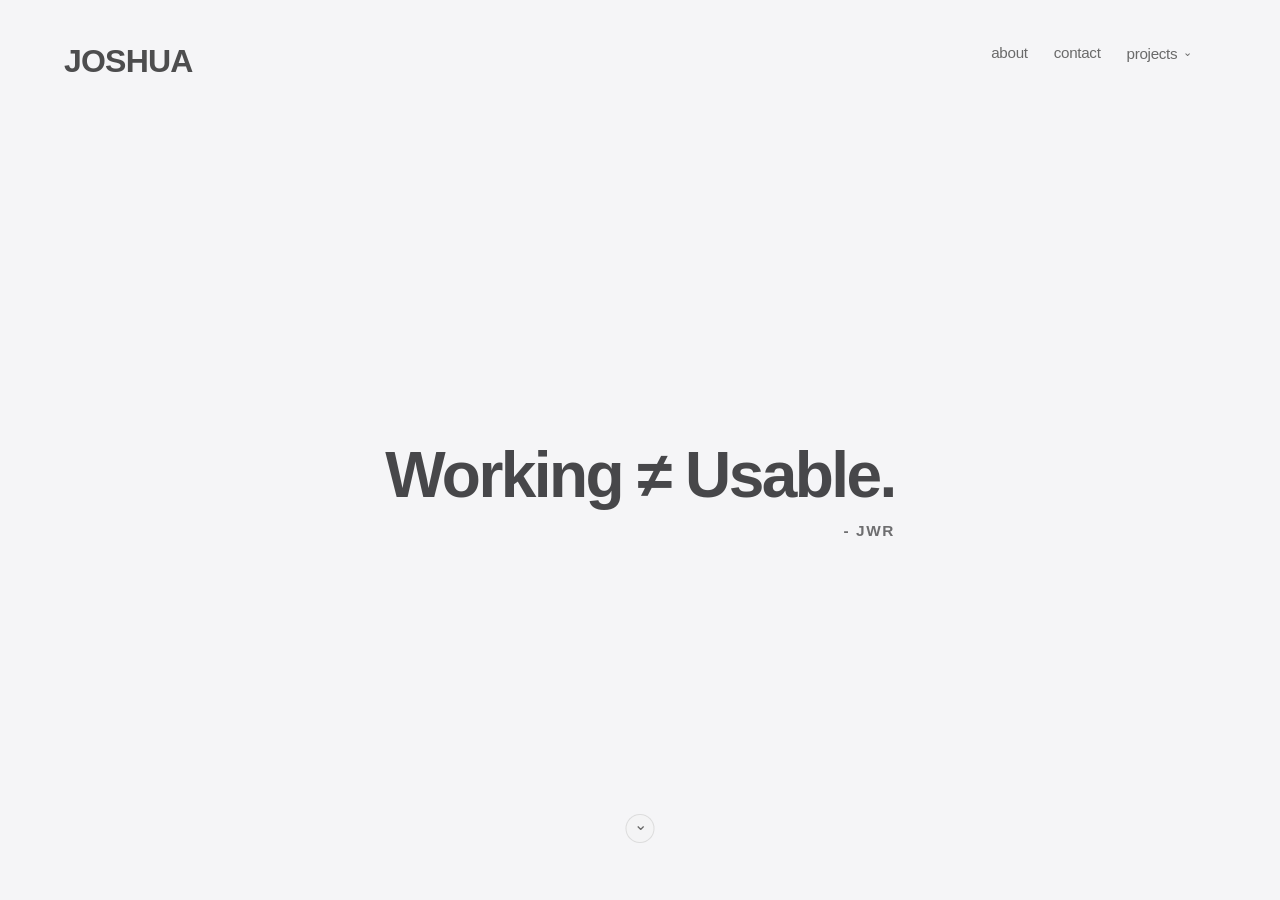
==== commit 4820dce7: "minor updates to navigation UI for scalability" ====
--- a/index.html
+++ b/index.html
@@ -50,6 +50,7 @@
         document.documentElement.classList.add("js-loading");
     </script>
     <link rel="stylesheet" href="./css/site.min.css">
+    <link rel="stylesheet" href="./css/nav.css">
 </head>
 
 <body>
@@ -63,8 +64,8 @@
             <header class="main-content">
                 <a data-page="home" href="#home">
                     <h1 class="header">
-                        <span class="desktop-name">JO<span class="logo-colon">.</span>SH</span>
-                        <span class="mobile-name">JO<span class="logo-colon">.</span>SH</span>
+                        <span class="desktop-name">JOSHUA</span>
+                        <span class="mobile-name">JOSHUA</span>
                     </h1>
                 </a>
             </header>
@@ -74,9 +75,20 @@
                     <li class="mobile-only"><a href="#home" class="nav-link active"
                             data-page="home"><span>Home</span></a></li>
                     <li><a href="#about" class="nav-link" data-page="about"><span>About</span></a></li>
-                    <li><a href="#music" class="nav-link" data-page="music"><span>Music</span></a></li>
-                    <li><a href="#updates" class="nav-link" data-page="updates"><span>Updates</span></a></li>
                     <li><a href="#contact" class="nav-link" data-page="contact"><span>Contact</span></a></li>
+                    <li class="projects-nav">
+                        <button type="button" class="nav-link projects-toggle" aria-expanded="false"
+                            aria-controls="projects-dropdown">
+                            <span>Projects</span>
+                            <span class="project-chevron" aria-hidden="true">⌄</span>
+                        </button>
+                        <div id="projects-dropdown" class="projects-dropdown" hidden>
+                            <a href="#music" class="nav-link" data-page="music">Music</a>
+                            <!-- <a href="https://unknownarchives.com/" target="_blank" rel="noopener noreferrer">Unknown
+                                Archives</a> -->
+                        </div>
+                    </li>
+                    <!-- <li><a href="#updates" class="nav-link" data-page="updates"><span>Updates</span></a></li> -->
                 </ul>
             </nav>
         </div>
--- a/css/nav.css
+++ b/css/nav.css
@@ -0,0 +1,219 @@
+.navbar {
+    position: relative;
+    display: flex;
+    flex-direction: row;
+    gap: 28px;
+    padding-right: 24px;
+}
+
+.header {
+    margin-bottom: 4px;
+    color: #1d1d1fc7;
+    line-height: 1.05;
+    font-weight: 600;
+    letter-spacing: -0.025em;
+    text-decoration: none;
+    cursor: pointer;
+}
+
+.header:active {
+    text-decoration: none;
+}
+
+.logo-colon {
+    display: inline-block;
+    font-weight: 800;
+    transform: translateY(-0.11em) scale(1.08);
+}
+
+.sub-navbar {
+    list-style: none;
+    padding: 0;
+    margin: 0;
+    height: 100%;
+    display: flex;
+    flex-direction: row;
+    gap: 12px;
+}
+
+.mobile-only {
+    display: none;
+}
+
+.nav-link {
+    text-decoration: none;
+    color: #6a6a6a;
+    font-size: 0.95rem;
+    font-weight: 500;
+    text-transform: lowercase;
+    padding-left: 14px;
+    position: relative;
+    transition: color 0.28s ease, opacity 0.28s ease;
+    letter-spacing: -0.02em;
+}
+
+.nav-link.active {
+    color: #1a1a1a;
+}
+
+.projects-nav {
+    position: relative;
+    align-self: flex-start;
+    height: fit-content;
+}
+
+.nav-link.projects-toggle {
+    appearance: none;
+    -webkit-appearance: none;
+    border: none;
+    outline: none;
+    box-shadow: none;
+    background: transparent;
+    display: inline-flex;
+    align-items: center;
+    gap: 6px;
+    border-radius: 0;
+    padding: 0 0 0 14px;
+    margin: 0;
+    color: #6a6a6a;
+    cursor: pointer;
+    font-size: 0.95rem;
+    font-weight: 500;
+    font-family: inherit;
+    line-height: normal;
+    text-transform: lowercase;
+    letter-spacing: -0.02em;
+}
+
+.nav-link.projects-toggle:focus,
+.nav-link.projects-toggle:focus-visible {
+    outline: none;
+    border: none;
+    box-shadow: none;
+}
+
+.nav-link.projects-toggle .project-chevron {
+    display: inline-block;
+    font-size: 0.72em;
+    line-height: 1;
+    transform: translateY(-1px);
+    transition: transform 0.2s ease;
+}
+
+.projects-toggle[aria-expanded="true"] .project-chevron {
+    transform: rotate(180deg) translateY(-1px);
+}
+
+.projects-dropdown {
+    position: absolute;
+    top: calc(100% + 8px);
+    right: 0;
+    left: auto;
+    width: max-content;
+    min-width: 0;
+    text-align: right;
+    z-index: 9999;
+}
+
+.projects-dropdown a {
+    display: block;
+    padding: 10px 14px;
+    text-decoration: none;
+    color: #6a6a6a;
+    font-size: 0.95rem;
+    font-weight: 500;
+    font-family: inherit;
+    letter-spacing: -0.02em;
+    line-height: normal;
+    text-transform: lowercase;
+    white-space: nowrap;
+}
+
+.subsection2 {
+    width: 100%;
+    height: 100%;
+    display: flex;
+    align-items: center;
+    justify-content: center;
+    overflow: hidden;
+}
+
+.mobile-name {
+    display: none;
+}
+
+@media (max-width: 640px) {
+    .desktop-name {
+        display: none;
+    }
+
+    .mobile-name {
+        display: inline;
+        font-weight: 650;
+        letter-spacing: -0.045em;
+    }
+
+    .header {
+        font-size: clamp(2rem, 7vw, 2.75rem);
+        line-height: 0.95;
+        margin-bottom: 0;
+    }
+
+    .mobile-only {
+        display: list-item;
+    }
+
+    .navbar {
+        margin-left: auto;
+        padding-right: 0;
+        align-items: flex-start;
+    }
+
+    .sub-navbar {
+        width: 82px;
+        height: 54px;
+        padding: 6px 0;
+        display: flex;
+        flex-direction: column;
+        align-items: flex-end;
+        justify-content: center;
+        gap: 2px;
+        overflow: hidden;
+        text-align: right;
+    }
+
+    .nav-link {
+        display: block;
+        padding-left: 0;
+        font-size: 0.88rem;
+        line-height: 1.05;
+        color: rgba(0, 0, 0, 0.56);
+        transition: color 0.28s ease, transform 0.28s ease, opacity 0.28s ease;
+    }
+
+    .nav-link.active {
+        color: rgba(0, 0, 0, 0.82);
+        font-weight: 600;
+    }
+
+    .nav-link.is-prev,
+    .nav-link.is-next {
+        color: rgba(0, 0, 0, 0.56);
+        font-weight: 500;
+    }
+
+    .nav-link.is-hidden-mobile {
+        display: none;
+    }
+
+    .logo-colon {
+        transform: translateY(-0.12em) scale(1.12);
+    }
+
+    .subsection2 {
+        height: auto;
+        min-height: 100%;
+        display: block;
+        overflow: visible;
+    }
+}
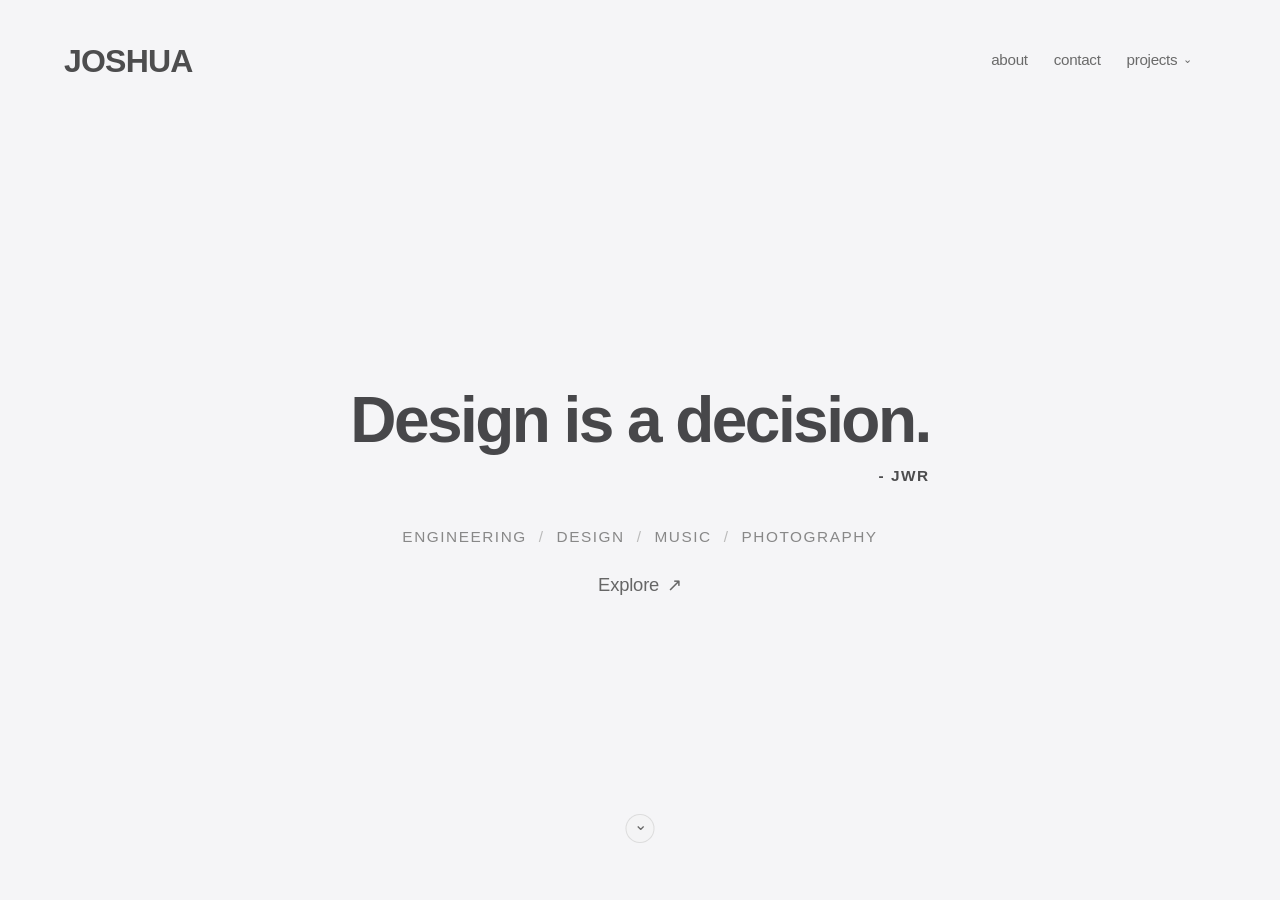
==== commit e9ff50d4: "Update to Home and About. Added Systems Page + Card animation" ====
--- a/index.html
+++ b/index.html
@@ -49,6 +49,9 @@
     <script>
         document.documentElement.classList.add("js-loading");
     </script>
+    <link rel="stylesheet" href="./css/home.css">
+    <link rel="stylesheet" href="./css/about.css">
+    <link rel="stylesheet" href="./css/systems.css">
     <link rel="stylesheet" href="./css/site.min.css">
     <link rel="stylesheet" href="./css/nav.css">
 </head>
@@ -91,85 +94,208 @@
                     <!-- <li><a href="#updates" class="nav-link" data-page="updates"><span>Updates</span></a></li> -->
                 </ul>
             </nav>
+            <!-- Systems Navigation: Only visible on Systems page -->
+            <div id="systems-nav" class="systems-nav" hidden>
+                <button type="button" class="systems-pill active" data-system="futrak"
+                        aria-pressed="true">
+                    Futrak
+                </button>
+                <button type="button" class="systems-pill" data-system="interactiveLearning"
+                        aria-pressed="false">
+                    Learning App
+                </button>
+                <button type="button" class="systems-pill" data-system="website"
+                        aria-pressed="false">
+                    Website
+                </button>
+            </div>
         </div>
         <div class="sub-content">
             <main class="subsection2">
                 <section id="home" class="page">
                     <div class="home-container">
                         <div class="manifesto-lock">
-                            <p class="home-text fade-up manifesto-line" style="animation-delay: 80ms;">
+                            <p id="manifesto-text" class="home-text fade-up manifesto-line" style="animation-delay: 80ms;">
                                 Working ≠ Usable.
                             </p>
-                            <p class="manifesto-author">
+                            <p class="manifesto-author fade-up" style="animation-delay: 100ms;">
                                 - JWR
                             </p>
                         </div>
+                        <!-- Disciplines -->
+                        <div class="home-disciplines fade-up"
+                            style="animation-delay: 240ms;">
+                            <span>Engineering</span>
+                            <span>Design</span>
+                            <span>Music</span>
+                            <span>Photography</span>
+                            <!-- <span>Ideas</span> -->
+                        </div>
+                        <!-- Explore -->
+                        <a href="#about"
+                        class="home-explore fade-up"
+                        data-page="about"
+                        style="animation-delay: 320ms;">
+                            Explore
+                            <span aria-hidden="true">↗</span>
+                        </a>
                     </div>
                 </section>
                 <!-- About Section -->
                 <section id="about" class="page about-page" hidden>
                     <div class="about-page-inner">
                         <div class="about-block">
-                            <p class="about-label">About</p>
-                            <h1 class="about-title fade-up">
-                                I build systems people trust.
-                            </h1>
-                            <div class="about-intro">
-                                <p class="fade-up" style="animation-delay: 80ms;">
-                                    Most problems start the same way: legacy logic,
-                                    unreliable data, unclear ownership, bloated
-                                    interfaces, and workflows that consume more time than they should.
-                                </p>
-                                <p class="closing fade-up tight" style="animation-delay: 160ms;">
-                                    I simplify them.
-                                </p>
-                                <div class="about-currently fade-up" style="animation-delay: 240ms;">
-                                    <p class="about-small-label">Currently</p>
-
-                                    <div class="currently-list">
-                                        <div class="currently-item">
-                                            <h2>
-                                                <a href="https://unknownarchives.com/" target="_blank"
-                                                    rel="noopener noreferrer">
-                                                    Unknown Archives
-                                                </a>
-                                            </h2>
-                                            <p>Building a product archive around language, clothing, and cultural
-                                                systems.</p>
-                                        </div>
-
-                                        <div class="currently-item">
-                                            <h2>Music</h2>
-                                            <p>Producing extended electronic tracks and simple visual systems around
-                                                them.</p>
-                                        </div>
-
-                                        <div class="currently-item">
-                                            <h2>Personal systems</h2>
-                                            <p>Designing cleaner tools, workflows, and interfaces for myself and
-                                                others.</p>
+                            <!-- Left Column: About -->
+                            <div class="about-primary">
+                                <p class="about-label">About</p>
+                                <h1 class="about-title fade-up">
+                                    <span class="title-line">I build systems</span>
+                                    <span class="title-line">people trust.</span>
+                                </h1>
+                                <div class="about-intro">
+                                    <p class="fade-up" style="animation-delay: 80ms;">
+                                        Most problems start the same way:
+                                    </p>
+                                    <ul class="about-problems fade-up" style="animation-delay: 120ms;">
+                                        <li>Legacy logic</li>
+                                        <li>Unreliable data</li>
+                                        <li>Unclear ownership</li>
+                                        <li>Bloated interfaces</li>
+                                        <li>Workflows that consume more time than they should</li>
+                                    </ul>
+                                    <p class="closing fade-up tight"
+                                    style="animation-delay: 160ms;">
+                                        I simplify them.
+                                    </p>
+                                </div>
+                            </div>
+                            <!-- Right Column: Currently -->
+                            <div class="about-currently fade-up"
+                                style="animation-delay: 240ms;">
+                                <p class="about-small-label">Currently</p>
+                                <div class="currently-list">
+                                    <!-- Project 01 -->
+                                    <div class="currently-item">
+                                        <h2>
+                                            <a href="https://unknownarchives.com/"
+                                            target="_blank"
+                                            rel="noopener noreferrer">
+                                                ARCH
+                                            </a>
+                                        </h2>
+                                        <p>
+                                            Building a product archive around language,
+                                            clothing, and cultural systems.
+                                        </p>
+                                    </div>
+                                    <!-- Project 02 -->
+                                    <div class="currently-item">
+                                        <h2>Music</h2>
+                                        <p>
+                                            Producing extended electronic tracks and
+                                            simple visual systems around them.
+                                        </p>
+                                    </div>
+                                    <!-- Project 03 -->
+                                    <div class="currently-item">
+                                        <h2>Personal systems</h2>
+                                        <p>
+                                            Designing cleaner tools, workflows, and
+                                            interfaces for myself and others.
+                                        </p>
+                                        <a href="#systems" class="currently-view" data-page="systems">
+                                            View systems
+                                            <span aria-hidden="true">↗</span>
+                                        </a>
+                                    </div>
+                                </div>
+                            </div>
+                        </div>
+                    </div>
+                </section>
+                <!-- End About Section -->
+                <!-- Start Systems Section -->
+                <section id="systems" class="page systems-page" hidden>
+                    <div class="systems-page-inner">
+                        <div class="systems-content">
+                            <div class="systems-card-shell">
+                                <article id="systems-card" class="systems-card step-1">
+                                    <div class="systems-card-top">
+                                        <p
+                                            id="systems-step-number"
+                                            class="systems-step-number">
+                                            01
+                                        </p>
+                                            <div class="systems-help">
+                                                <button
+                                                    type="button"
+                                                    class="systems-info-button"
+                                                    aria-label="Navigation instructions"
+                                                    aria-describedby="systems-info-tooltip">
+                                                    i
+                                                </button>
+                                                <div
+                                                    id="systems-info-tooltip"
+                                                    class="systems-info-tooltip">
+                                                    <p class="systems-help-title">Navigation</p>
+                                                    <p>← / → : Move between sections</p>
+                                                    <p>1–5 : Jump to a section</p>
+                                                    <p>Project pills : Switch case study</p>
+                                                </div>
+                                            </div>
+                                    </div>
+                                    <div id="systems-stage" aria-live="polite">
+                                        <div class="systems-panel active">
+                                            <p id="systems-category" class="systems-label"></p>
+                                            <h1 id="systems-title" class="systems-title"></h1>
+                                            <p id="systems-description" class="systems-description"></p>
                                         </div>
                                     </div>
+                                </article>
+                            </div>
+                            <div class="systems-pagination">
+                                <button
+                                    type="button"
+                                    id="systems-prev"
+                                    class="systems-page-button systems-page-button-prev"
+                                    aria-label="Previous section">
+                                    <span class="systems-page-arrow" aria-hidden="true">←</span>
+                                    <span class="systems-page-label"></span>
+                                </button>
+                                <div
+                                    id="systems-progress"
+                                    class="systems-progress"
+                                    role="group"
+                                    aria-label="Case study progress">
+                                    <span class="systems-dot"></span>
+                                    <span class="systems-dot"></span>
+                                    <span class="systems-dot"></span>
+                                    <span class="systems-dot"></span>
+                                    <span class="systems-dot"></span>
                                 </div>
-                            </div>
-                        </div>
-                    </div>
-                </section>
-                <!-- End About Section -->
+                                <button
+                                    type="button"
+                                    id="systems-next"
+                                    class="systems-page-button systems-page-button-next"
+                                    aria-label="Next section">
+                                    <span class="systems-page-label"></span>
+                                    <span class="systems-page-arrow" aria-hidden="true">→</span>
+                                </button>
+                            </div>
+                        </div>
+                    </div>
+                </section>
+                <!-- End Systems Section -->
                 <!-- Music Section -->
                 <section id="music" class="page music-page" hidden>
                     <div class="music-page-inner">
                         <div class="music-block">
                             <p class="music-label">Music</p>
-
-                            <p class="music-intro fade-up" style="animation-delay: 80ms;">
-                                From the upcoming EP.
-                            </p>
                             <div class="music-player fade-up" style="animation-delay: 160ms;">
-                                <iframe title="SoundCloud audio player" width="100%" height="166" loading="lazy"
+                                <!-- <iframe title="SoundCloud audio player" width="100%" height="166" loading="lazy"
                                     allow="autoplay; encrypted-media"
                                     data-src="https://w.soundcloud.com/player/?url=https%3A//api.soundcloud.com/tracks/soundcloud%253Atracks%253A2358523865&amp;color=%23212121&amp;auto_play=false&amp;hide_related=true&amp;show_comments=false&amp;show_user=true&amp;show_reposts=false&amp;show_teaser=false">
-                                </iframe>
+                                </iframe> -->
 
                                 <iframe title="SoundCloud audio player" width="100%" height="166" loading="lazy"
                                     allow="autoplay; encrypted-media"
@@ -189,7 +315,7 @@
                 </section>
                 <!-- End Music Section -->
                 <!-- Updates Section -->
-                <section id="updates" class="page updates-page" hidden>
+                <!-- <section id="updates" class="page updates-page" hidden>
                     <div class="updates-page-inner">
                         <div class="updates-block">
                             <p class="updates-label">Updates</p>
@@ -204,7 +330,6 @@
 
                             <form class="updates-form fade-up" action="PASTE_KIT_FORM_ACTION_URL_HERE" method="post"
                                 style="animation-delay: 160ms;">
-                                <!-- Paste Kit hidden inputs here only -->
 
                                 <label class="sr-only" for="updates-email">Email address</label>
 
@@ -254,20 +379,19 @@
                             </div>
                         </div>
                     </div>
-                </section>
+                </section> -->
                 <!-- End Updates Section -->
                 <!-- Contact Section -->
                 <section id="contact" class="page contact-page" hidden>
                     <div class="contact-page-inner">
                         <div class="contact-block">
                             <p class="contact-label">Contact</p>
-
                             <h1 class="contact-title fade-up">
                                 Let's talk.
                             </h1>
 
                             <p class="contact-intro fade-up" style="animation-delay: 80ms;">
-                                Available for systems, product, design, and creative collaborations.
+                                Available for systems solutions, product, design, brainstorming and creative collaborations.
                             </p>
 
                             <div class="contact-links">
@@ -275,22 +399,18 @@
                                     href="mailto:joshua.studio@proton.me" onclick="sendEmail(event)">
                                     email
                                 </a>
-
                                 <a class="fade-up" style="animation-delay: 220ms;" rel="noopener noreferrer"
                                     href="https://github.com/joshua-w-riley" target="_blank">
                                     github
                                 </a>
-
                                 <a class="fade-up" style="animation-delay: 280ms;" rel="noopener noreferrer"
                                     href="https://www.linkedin.com/in/joshua-w-riley/" target="_blank">
                                     linkedin
                                 </a>
-
                                 <a class="fade-up" style="animation-delay: 340ms;"
                                     href="./assets/Joshua%20W.%20Riley%20-%20Resume.pdf" download>
                                     resume
                                 </a>
-
                                 <a class="fade-up" style="animation-delay: 400ms;" href="https://cal.com/jsh-wll/30min"
                                     data-cal-link="jsh-wll/30min" data-cal-namespace="30min"
                                     data-cal-config='{"layout":"month_view","useSlotsViewOnSmallScreen":"true"}'>
@@ -352,7 +472,9 @@
     <script src="./LoadingBar/loading-bar.min.js" defer></script>
     <script src="./LoadingBar/loading-bar-time.js" defer></script>
     <script src="./js/main.js" defer></script>
+    <script src="./js/manifesto.js" defer></script>
     <script src="./js/footer.js" defer></script>
+    <script src="./js/systems.js" defer></script>
     <script src="./js/sendEmail.js" defer></script>
 </body>
 
--- a/css/home.css
+++ b/css/home.css
@@ -0,0 +1,190 @@
+#home {
+    min-height: 100%;
+    padding: 0 10vw;
+    width: 100%;
+    display: flex;
+    align-items: center;
+    justify-content: center;
+}
+
+#home .sub-content {
+    align-items: center;
+    justify-content: center;
+}
+
+.home-container {
+    width: 100%;
+    display: flex;
+    align-items: center;
+    justify-content: center;
+    flex-direction: column;
+}
+
+/* .manifesto-lock {
+    width: fit-content;
+    max-width: 100%;
+} */
+
+.manifesto-lock {
+    display: flex;
+    flex-direction: column;
+    align-items: center;
+    width: fit-content;
+    max-width: 100%;
+}
+
+/* .manifesto-line {
+    margin: 0;
+    font-size: clamp(2.75rem, 5vw, 5rem);
+    font-weight: 600;
+    line-height: 1.05;
+    letter-spacing: -0.04em;
+    color: #1d1d1fcd;
+    animation: pageReveal 0.45s ease-out forwards;
+    animation-delay: 0.1s;
+    white-space: nowrap;
+    white-space: normal;
+    text-wrap: balance;
+    text-align: center;
+} */
+
+.manifesto-line {
+    margin: 0;
+    font-size: clamp(2.75rem, 5vw, 5rem);
+    font-weight: 600;
+    line-height: 1.05;
+    letter-spacing: -0.04em;
+    color: #1d1d1fcd;
+    animation: pageReveal 0.45s ease-out forwards;
+    white-space: nowrap;
+}
+
+.manifesto-author {
+    width: 100%;
+    margin-top: 14px;
+    font-size: clamp(0.9rem, 1.2vw, 1.15rem);
+    color: #1d1d1fc7;
+    font-weight: 800;
+    letter-spacing: 0.10em;
+    opacity: 0.8;
+    text-transform: uppercase;
+    text-align: right;
+}
+
+/* ========================================
+   DISCIPLINES
+======================================== */
+
+.home-disciplines {
+    display: flex;
+    flex-wrap: wrap;
+    align-items: center;
+    justify-content: center;
+
+    gap: 8px 12px;
+    font-size: clamp(.50rem, 1.2vw, 1.2rem);
+    color: rgba(29, 29, 31, 0.5);
+    margin-top: 42px;
+    font-weight: 500;
+    letter-spacing: 0.10em;
+    line-height: 1.5;
+    text-transform: uppercase;
+    color: #888;
+}
+
+.home-disciplines span {
+    white-space: nowrap;
+}
+
+.home-disciplines span:not(:last-child)::after {
+    content: "/";
+    margin-left: 12px;
+    color: #bbb;
+}
+
+/* ========================================
+   EXPLORE
+======================================== */
+
+.home-explore {
+    display: flex;
+    align-items: center;
+    justify-content: center;
+    gap: 8px;
+
+    width: fit-content;
+    margin-top: 28px;
+    color: rgba(29, 29, 31, 0.72);
+    font-size: 1.15rem;
+    font-weight: 500;
+    letter-spacing: -0.01em;
+
+    text-decoration: none;
+    color: #666;
+
+    transition: color 0.25s ease;
+}
+
+.home-explore:hover {
+    color: #1d1d1f;
+}
+
+.home-explore span {
+    display: inline-block;
+    transition: transform 0.25s ease;
+}
+
+.home-explore:hover span {
+    transform: translate(3px, -3px);
+}
+
+
+/* ========================================
+   MOBILE
+======================================== */
+
+@media (max-width: 640px) {
+    #home {
+        min-height: calc(100svh - 120px);
+        padding: 0 24px;
+    }
+
+    .manifesto-lock {
+        width: fit-content;
+        max-width: 100%;
+    }
+
+    .manifesto-line {
+        white-space: nowrap;
+        font-size: clamp(36px, 7.4vw, 48px);
+    }
+
+    .manifesto-author {
+        width: 100%;
+        text-align: right;
+    }
+
+    .home-disciplines {
+        max-width: 320px;
+        margin: 36px auto 0;
+        gap: 8px 10px;
+        font-size: 0.62rem;
+        letter-spacing: 0.06em;
+    }
+
+    .home-disciplines span:not(:last-child)::after {
+        margin-left: 10px;
+    }
+
+    .home-explore {
+        margin-top: 24px;
+        font-size: 0.72rem;
+    }
+}
+
+@keyframes pageReveal {
+    to {
+        opacity: 1;
+        transform: translateY(0);
+    }
+}
--- a/css/about.css
+++ b/css/about.css
@@ -0,0 +1,858 @@
+:root {
+    --space-xs: 8px;
+    --space-sm: 16px;
+    --space-md: 24px;
+    --space-lg: 40px;
+    --space-xl: 64px;
+    --space-xxl: 120px;
+    --page-title-size: clamp(36px, 4vw, 48px);
+}
+
+/* ABOUT */
+
+#about {
+    min-height: 100%;
+    background: #f4f4f4;
+    transform: none;
+}
+
+.about-page-inner {
+    min-height: 100%;
+    padding: 72px 8vw 96px;
+    display: flex;
+    align-items: flex-start;
+    justify-content: center;
+}
+
+.about-block {
+    width: 100%;
+    max-width: 1300px;
+    margin: 0 auto;
+    display: grid;
+    grid-template-columns: minmax(0, 1.15fr) minmax(0, 1fr);
+    column-gap: clamp(48px, 5vw, 100px);
+    align-items: start;
+}
+
+.about-primary,
+.about-currently {
+    width: 100%;
+    min-width: 0;
+}
+
+.about-currently {
+    margin: 0;
+}
+
+.about-label,
+.about-small-label {
+    margin: 0 0 16px;
+    font-size: 12px;
+    font-weight: 500;
+    line-height: 1.4;
+    letter-spacing: 0.12em;
+    text-transform: uppercase;
+    color: #6a6a6a;
+}
+
+.about-small-label {
+    margin-bottom: 10px;
+}
+
+.about-title {
+    margin: 0 0 28px;
+    font-size: clamp(32px, 3vw, 42px);
+    font-weight: 600;
+    line-height: 1.12;
+    letter-spacing: -0.025em;
+    color: #1d1d1f;
+}
+
+.title-line {
+    display: block;
+    white-space: nowrap;
+}
+
+.about-intro {
+    width: 100%;
+    max-width: 52ch;
+    margin: 0;
+    font-size: 18px;
+    font-weight: 400;
+    line-height: 1.55;
+    letter-spacing: -0.01em;
+    color: rgba(0, 0, 0, 0.68);
+}
+
+.about-intro > p {
+    margin: 0 0 14px;
+    font-feature-settings: "ss01" on, "cv01" on, "cv02" on;
+    text-rendering: optimizeLegibility;
+    -webkit-font-smoothing: antialiased;
+}
+
+.about-problems {
+    list-style: none;
+    display: flex;
+    flex-direction: column;
+    gap: 8px;
+    margin: 16px 0 28px;
+    padding: 0;
+}
+
+.about-problems li {
+    position: relative;
+    padding-left: 18px;
+    font-size: inherit;
+    line-height: 1.5;
+    color: inherit;
+}
+
+.about-problems li::before {
+    content: "—";
+    position: absolute;
+    left: 0;
+    color: #999;
+}
+
+.about-intro .closing {
+    margin: 24px 0 0;
+    font-weight: 500;
+    line-height: 1.4;
+    letter-spacing: -0.015em;
+    color: rgba(0, 0, 0, 0.82);
+}
+
+/* CURRENTLY */
+
+.currently-list {
+    display: flex;
+    flex-direction: column;
+    gap: 18px;
+    counter-reset: project;
+}
+
+.currently-item {
+    position: relative;
+    padding: 18px 0 0 36px;
+    border-top: 1px solid rgba(0, 0, 0, 0.08);
+    counter-increment: project;
+}
+
+.currently-item::before {
+    content: counter(project, decimal-leading-zero);
+    position: absolute;
+    top: 21px;
+    left: 0;
+    font-size: 11px;
+    font-weight: 500;
+    letter-spacing: 0.08em;
+    color: #999;
+}
+
+.currently-item h2 {
+    margin: 0 0 8px;
+    font-size: 18px;
+    font-weight: 600;
+    line-height: 1.3;
+    letter-spacing: -0.015em;
+    color: #1d1d1f;
+}
+
+.currently-item p {
+    max-width: 52ch;
+    margin: 0;
+    font-size: 16px;
+    font-weight: 400;
+    line-height: 1.55;
+    letter-spacing: -0.01em;
+    color: rgba(0, 0, 0, 0.62);
+}
+
+.currently-item h2 a,
+.currently-item h2 a:visited,
+.currently-item h2 a:active {
+    color: inherit;
+    text-decoration: none;
+    transition: opacity 0.2s ease;
+}
+
+.currently-item h2 a:hover {
+    opacity: 0.7;
+}
+
+.currently-view,
+.currently-view:visited {
+    display: inline-flex;
+    align-items: center;
+    gap: 8px;
+    margin-top: 16px;
+    font-size: 13px;
+    font-weight: 500;
+    line-height: 1.4;
+    letter-spacing: -0.01em;
+    color: #6a6a6a;
+    text-decoration: none;
+    transition: color 0.2s ease;
+}
+
+.currently-view:hover {
+    color: #1d1d1f;
+}
+
+.currently-view span {
+    display: inline-block;
+    transition: transform 0.2s ease;
+}
+
+.currently-view:hover span {
+    transform: translate(3px, -3px);
+}
+
+.currently-view:focus-visible,
+.currently-item h2 a:focus-visible {
+    outline: 2px solid #1d1d1f;
+    outline-offset: 4px;
+}
+
+/* SYSTEMS PAGE */
+
+#systems {
+    width: 100%;
+    min-width: 0;
+    min-height: 100%;
+    background: #f4f4f4;
+}
+
+#systems[hidden],
+.systems-nav[hidden] {
+    display: none;
+}
+
+#systems .systems-page-inner {
+    width: 100%;
+    min-height: 100%;
+    padding: 72px 4vw 96px;
+    display: flex;
+    align-items: center;
+    justify-content: center;
+}
+
+#systems .systems-content {
+    width: 100%;
+    max-width: 920px;
+    min-width: 0;
+    margin: 0 auto;
+    display: flex;
+    flex-direction: column;
+    align-items: center;
+}
+
+/* SYSTEMS HEADER */
+
+.top-content {
+    position: relative;
+}
+
+.systems-nav {
+    position: absolute;
+    left: 50%;
+    top: 0;
+    transform: translateX(-50%);
+    display: flex;
+    align-items: center;
+    justify-content: center;
+    gap: 8px;
+    width: max-content;
+    max-width: 100%;
+    z-index: 100;
+}
+
+.systems-pill {
+    display: inline-flex;
+    align-items: center;
+    justify-content: center;
+    padding: 8px 16px;
+    border: 1px solid rgba(0, 0, 0, 0.12);
+    border-radius: 100px;
+    background: transparent;
+    color: #6a6a6a;
+    font-family: inherit;
+    font-size: 12px;
+    font-weight: 500;
+    line-height: 1.2;
+    letter-spacing: -0.01em;
+    white-space: nowrap;
+    cursor: pointer;
+    transition: background 0.2s ease, border-color 0.2s ease, color 0.2s ease;
+}
+
+.systems-pill:hover {
+    border-color: #1d1d1f;
+    color: #1d1d1f;
+}
+
+.systems-pill.active,
+.systems-pill[aria-pressed="true"] {
+    background: #1d1d1f;
+    border-color: #1d1d1f;
+    color: #fff;
+}
+
+.systems-pill:focus-visible {
+    outline: 2px solid #1d1d1f;
+    outline-offset: 3px;
+}
+
+/* SYSTEMS CARD */
+
+#systems .systems-card-shell {
+    position: relative;
+    width: min(100%, 760px);
+    max-width: 760px;
+    margin: 0 auto;
+}
+
+#systems .systems-card {
+    position: relative;
+    z-index: 2;
+    isolation: isolate;
+    width: 100%;
+    min-height: 430px;
+    margin: 0;
+    padding: 28px 32px 32px;
+    display: flex;
+    flex-direction: column;
+    border: 1px solid rgba(0, 0, 0, 0.05);
+    border-radius: 22px;
+    background: rgba(255, 255, 255, 0.82);
+    backdrop-filter: blur(10px);
+    -webkit-backdrop-filter: blur(10px);
+    transition: box-shadow 0.35s ease;
+}
+
+.systems-card-top {
+    position: static;
+    display: flex;
+    align-items: flex-start;
+    justify-content: space-between;
+    min-height: 28px;
+    margin: 0;
+}
+
+/* EDITORIAL NUMBER */
+
+.systems-step-number {
+    position: absolute;
+    top: 8px;
+    left: 22px;
+    z-index: 0;
+    margin: 0;
+    font-size: clamp(120px, 13vw, 190px);
+    font-weight: 700;
+    line-height: 1;
+    letter-spacing: -0.09em;
+    background: linear-gradient(
+        135deg,
+        var(--number-color) 0%,
+        var(--number-secondary) 65%,
+        rgba(255, 186, 210, 0.06) 100%
+    );
+    background-clip: text;
+    -webkit-background-clip: text;
+    -webkit-text-fill-color: transparent;
+    pointer-events: none;
+    user-select: none;
+}
+
+/* GLOW */
+
+.systems-card.step-1 {
+    --number-color: rgba(255, 186, 210, 0.30);
+    --number-secondary: rgba(255, 186, 210, 0.16);
+    box-shadow:
+        0 18px 40px rgba(255, 186, 210, 0.22),
+        0 6px 16px rgba(0, 0, 0, 0.03);
+}
+
+.systems-card.step-2 {
+    --number-color: rgba(248, 156, 191, 0.36);
+    --number-secondary: rgba(248, 156, 191, 0.20);
+    box-shadow:
+        0 20px 46px rgba(248, 156, 191, 0.28),
+        0 10px 24px rgba(255, 186, 210, 0.18);
+}
+
+.systems-card.step-3 {
+    --number-color: rgba(240, 126, 172, 0.40);
+    --number-secondary: rgba(240, 126, 172, 0.24);
+    box-shadow:
+        0 24px 54px rgba(240, 126, 172, 0.32),
+        0 12px 28px rgba(255, 186, 210, 0.22);
+}
+
+.systems-card.step-4 {
+    --number-color: rgba(225, 99, 152, 0.44);
+    --number-secondary: rgba(225, 99, 152, 0.27);
+    box-shadow:
+        0 28px 62px rgba(225, 99, 152, 0.36),
+        0 14px 32px rgba(248, 156, 191, 0.24);
+}
+
+.systems-card.step-5 {
+    --number-color: rgba(205, 73, 132, 0.48);
+    --number-secondary: rgba(205, 73, 132, 0.30);
+    box-shadow:
+        0 32px 70px rgba(205, 73, 132, 0.42),
+        0 16px 36px rgba(240, 126, 172, 0.28);
+}
+
+/* TOOLTIP */
+#systems .systems-card .systems-help {
+    position: absolute;
+    top: 28px;
+    right: 28px;
+    left: auto;
+    bottom: auto;
+    z-index: 20;
+}
+
+.systems-info-button {
+    width: 28px;
+    height: 28px;
+    display: inline-flex;
+    align-items: center;
+    justify-content: center;
+    padding: 0;
+    border: 1px solid rgba(0, 0, 0, 0.08);
+    border-radius: 50%;
+    background: rgba(255, 255, 255, 0.85);
+    color: #777;
+    font-family: inherit;
+    font-size: 12px;
+    font-weight: 600;
+    cursor: pointer;
+    transition: color 0.2s ease, border-color 0.2s ease;
+}
+
+.systems-info-button:hover {
+    color: #1d1d1f;
+    border-color: #999;
+}
+
+.systems-info-button:focus-visible {
+    outline: 2px solid #1d1d1f;
+    outline-offset: 3px;
+}
+
+#systems .systems-info-tooltip {
+    position: absolute;
+    top: calc(100% + 12px);
+    right: 0;
+    left: auto;
+    bottom: auto;
+    width: 240px;
+    padding: 18px;
+    background: rgba(255, 255, 255, 0.98);
+    border: 1px solid rgba(0, 0, 0, 0.08);
+    border-radius: 10px;
+    box-shadow: 0 12px 30px rgba(0, 0, 0, 0.08);
+    opacity: 0;
+    visibility: hidden;
+    transform: translateY(6px);
+    transition: opacity 0.2s ease, transform 0.2s ease, visibility 0.2s ease;
+    z-index: 30;
+}
+
+#systems .systems-info-tooltip.visible {
+    opacity: 1;
+    visibility: visible;
+    transform: translateY(0);
+}
+
+.systems-info-tooltip p {
+    margin: 0 0 10px;
+    font-size: 12px;
+    line-height: 1.5;
+    color: #666;
+}
+
+.systems-info-tooltip p:last-child {
+    margin-bottom: 0;
+}
+
+.systems-info-tooltip .systems-help-title {
+    margin-bottom: 14px;
+    font-weight: 600;
+    letter-spacing: 0.08em;
+    text-transform: uppercase;
+    color: #414047;
+}
+
+/* SYSTEMS CONTENT */
+
+#systems .systems-card #systems-stage {
+    position: relative;
+    z-index: 1;
+    flex: 1;
+    width: 100%;
+    min-height: 0;
+    display: flex;
+    align-items: center;
+    justify-content: center;
+}
+
+.systems-panel {
+    position: relative;
+    z-index: 1;
+    width: 100%;
+    min-width: 0;
+}
+
+.systems-panel[hidden] {
+    display: none;
+}
+
+.systems-panel.active {
+    animation: systemsReveal 0.4s ease-out both;
+}
+
+.systems-label {
+    margin: 0 0 16px;
+    font-size: 12px;
+    font-weight: 500;
+    line-height: 1.4;
+    letter-spacing: 0.12em;
+    text-transform: uppercase;
+    color: #858087;
+}
+
+.systems-title {
+    max-width: 16ch;
+    margin: 0 0 22px;
+    font-size: clamp(36px, 4vw, 56px);
+    font-weight: 500;
+    line-height: 1.1;
+    letter-spacing: -0.045em;
+    color: #414047;
+    text-wrap: balance;
+}
+
+.systems-description {
+    max-width: 54ch;
+    margin: 0;
+    font-size: 18px;
+    font-weight: 400;
+    line-height: 1.6;
+    letter-spacing: -0.01em;
+    color: #68656b;
+    white-space: pre-line;
+}
+
+/* PAGINATION */
+
+#systems .systems-pagination {
+    width: min(100%, 760px);
+    margin: 26px auto 0;
+    display: grid;
+    grid-template-columns: minmax(0, 1fr) auto minmax(0, 1fr);
+    align-items: center;
+    gap: 20px;
+}
+
+.systems-page-button {
+    display: inline-flex;
+    align-items: center;
+    gap: 8px;
+    width: fit-content;
+    padding: 8px 0;
+    border: none;
+    border-radius: 0;
+    background: transparent;
+    color: #6a6a6a;
+    font-family: inherit;
+    font-size: 13px;
+    font-weight: 500;
+    line-height: 1.4;
+    letter-spacing: -0.01em;
+    white-space: nowrap;
+    cursor: pointer;
+    transition: color 0.2s ease;
+}
+
+.systems-page-button:hover:not(:disabled) {
+    color: #414047;
+}
+
+.systems-page-button:disabled {
+    visibility: hidden;
+    pointer-events: none;
+}
+
+.systems-page-button:focus-visible {
+    outline: 2px solid #414047;
+    outline-offset: 4px;
+}
+
+#systems-prev {
+    justify-self: start;
+}
+
+#systems-next {
+    justify-self: end;
+    margin-left: 0;
+}
+
+.systems-page-button span[aria-hidden="true"] {
+    display: inline-block;
+    font-size: 18px;
+    line-height: 1;
+    transition: transform 0.2s ease;
+}
+
+#systems-prev:hover:not(:disabled) span[aria-hidden="true"] {
+    transform: translateX(-3px);
+}
+
+#systems-next:hover:not(:disabled) span[aria-hidden="true"] {
+    transform: translateX(3px);
+}
+
+.systems-progress {
+    display: flex;
+    align-items: center;
+    justify-content: center;
+    gap: 9px;
+}
+
+.systems-dot {
+    display: block;
+    width: 5px;
+    height: 5px;
+    border-radius: 50%;
+    background: #c8c8c8;
+    transition: background 0.25s ease, transform 0.25s ease;
+}
+
+.systems-dot.active {
+    background: #414047;
+    transform: scale(1.3);
+}
+
+/* ANIMATION */
+
+@keyframes systemsReveal {
+    from {
+        opacity: 0;
+        transform: translateY(12px);
+    }
+    to {
+        opacity: 1;
+        transform: translateY(0);
+    }
+}
+
+/* TABLET */
+
+@media (max-width: 900px) {
+    .about-block {
+        max-width: 620px;
+        grid-template-columns: minmax(0, 1fr);
+        row-gap: 48px;
+    }
+
+    #systems .systems-page-inner {
+        padding: 64px 6vw 80px;
+    }
+
+    .systems-title {
+        font-size: clamp(34px, 5vw, 48px);
+    }
+
+    .systems-description {
+        font-size: 17px;
+    }
+
+    .systems-step-number {
+        font-size: clamp(110px, 16vw, 170px);
+    }
+}
+
+/* MOBILE HEADER */
+
+@media (max-width: 768px) {
+    .systems-nav {
+        position: static;
+        transform: none;
+        width: 100%;
+        max-width: 100%;
+        justify-content: center;
+        flex-wrap: wrap;
+        gap: 6px;
+        padding: 8px 16px;
+    }
+
+    .systems-pill {
+        padding: 7px 12px;
+        font-size: 11px;
+    }
+}
+
+/* MOBILE */
+
+@media (max-width: 640px) {
+    .about-page-inner {
+        min-height: calc(100svh - 120px);
+        padding: 40px 24px 72px;
+    }
+
+    .about-block {
+        max-width: 100%;
+        margin: 0;
+        grid-template-columns: minmax(0, 1fr);
+        row-gap: 40px;
+    }
+
+    .about-label {
+        margin-bottom: 14px;
+    }
+
+    .about-title {
+        max-width: 100%;
+        font-size: clamp(32px, 8.6vw, 42px);
+        line-height: 1.04;
+        letter-spacing: -0.045em;
+        margin-bottom: 24px;
+    }
+
+    .title-line {
+        white-space: normal;
+    }
+
+    .about-intro {
+        max-width: 100%;
+        font-size: 16px;
+        line-height: 1.5;
+    }
+
+    .about-intro > p {
+        max-width: 42ch;
+        margin-bottom: 16px;
+    }
+
+    .about-problems {
+        gap: 8px;
+        margin: 14px 0 24px;
+    }
+
+    .about-problems li {
+        padding-left: 16px;
+    }
+
+    .about-currently {
+        margin: 0;
+    }
+
+    .currently-item p {
+        max-width: 42ch;
+        font-size: 15px;
+        line-height: 1.5;
+    }
+
+    .currently-view {
+        font-size: 12px;
+    }
+
+    #systems {
+        min-height: calc(100svh - 120px);
+    }
+
+    #systems .systems-page-inner {
+        min-height: calc(100svh - 120px);
+        padding: 40px 24px 72px;
+        align-items: flex-start;
+    }
+
+    #systems .systems-card {
+        min-height: 420px;
+        padding: 24px;
+        border-radius: 16px;
+    }
+
+    .systems-step-number {
+        top: 18px;
+        left: 16px;
+        font-size: clamp(100px, 25vw, 140px);
+    }
+
+    #systems .systems-card .systems-help {
+        top: 20px;
+        right: 20px;
+    }
+
+    .systems-label {
+        margin-bottom: 16px;
+        font-size: 11px;
+    }
+
+    .systems-title {
+        max-width: 100%;
+        font-size: clamp(30px, 8vw, 42px);
+        line-height: 1.04;
+        letter-spacing: -0.045em;
+        margin-bottom: 24px;
+    }
+
+    .systems-description {
+        max-width: 100%;
+        font-size: 16px;
+        line-height: 1.5;
+    }
+
+    #systems .systems-pagination {
+        margin-top: 28px;
+        gap: 10px;
+    }
+
+    .systems-page-button {
+        font-size: 11px;
+        gap: 5px;
+    }
+
+    .systems-page-button span[aria-hidden="true"] {
+        font-size: 15px;
+    }
+
+    .systems-progress {
+        gap: 6px;
+    }
+
+    .systems-dot {
+        width: 4px;
+        height: 4px;
+    }
+
+    #systems .systems-info-tooltip {
+        width: min(240px, calc(100vw - 80px));
+    }
+}
+
+/* REDUCED MOTION */
+
+@media (prefers-reduced-motion: reduce) {
+    .systems-panel.active {
+        animation: none;
+    }
+
+    .systems-pill,
+    .systems-card,
+    .systems-page-button,
+    .systems-dot,
+    .systems-info-tooltip,
+    .systems-info-button,
+    .currently-view,
+    .currently-view span,
+    .currently-item h2 a {
+        transition: none;
+    }
+}
--- a/css/systems.css
+++ b/css/systems.css
@@ -0,0 +1,526 @@
+/* ========================================
+   SYSTEMS — PAGE
+======================================== */
+
+#systems {
+    width: 100%;
+    min-height: 100%;
+    background: #f4f4f4;
+}
+
+#systems[hidden] {
+    display: none;
+}
+
+.systems-page-inner {
+    width: 100%;
+    min-height: 100%;
+    padding: 72px 8vw 96px;
+
+    display: flex;
+    align-items: center;
+    justify-content: center;
+}
+
+
+/* ========================================
+   SYSTEMS — HEADER
+======================================== */
+
+.top-content {
+    position: relative;
+}
+
+/* Contextual Navigation */
+
+.systems-nav {
+    position: absolute;
+    left: 50%;
+    top: 0;
+    transform: translateX(-50%);
+
+    display: flex;
+    align-items: center;
+    justify-content: center;
+
+    gap: 8px;
+
+    width: max-content;
+    max-width: 100%;
+
+    z-index: 100;
+}
+
+.systems-nav[hidden] {
+    display: none;
+}
+
+
+/* ========================================
+   SYSTEMS — NAVIGATION PILLS
+======================================== */
+
+.systems-pill {
+    display: inline-flex;
+    align-items: center;
+    justify-content: center;
+
+    padding: 8px 16px;
+
+    border: 1px solid rgba(0, 0, 0, 0.12);
+    border-radius: 100px;
+
+    background: transparent;
+    color: #6a6a6a;
+
+    font-family: inherit;
+    font-size: 12px;
+    font-weight: 500;
+    line-height: 1.2;
+    letter-spacing: -0.01em;
+
+    white-space: nowrap;
+    cursor: pointer;
+
+    transition:
+        background 0.2s ease,
+        border-color 0.2s ease,
+        color 0.2s ease;
+}
+
+.systems-pill:hover {
+    border-color: #1d1d1f;
+    color: #1d1d1f;
+}
+
+.systems-pill.active,
+.systems-pill[aria-pressed="true"] {
+    background: #1d1d1f;
+    border-color: #1d1d1f;
+    color: #fff;
+}
+
+.systems-pill:focus-visible {
+    outline: 2px solid #1d1d1f;
+    outline-offset: 3px;
+}
+
+
+/* ========================================
+   SYSTEMS — CONTENT CONTAINER
+======================================== */
+
+.systems-content {
+    width: 100%;
+    max-width: 900px;
+    min-width: 0;
+
+    display: flex;
+    flex-direction: column;
+    align-items: stretch;
+}
+
+
+/* ========================================
+   SYSTEMS — CASE STUDY STAGE
+======================================== */
+
+#systems-stage {
+    width: 100%;
+    min-height: 340px;
+
+    display: grid;
+    align-items: center;
+}
+
+/* Individual Panel */
+
+.systems-panel {
+    width: 100%;
+    min-width: 0;
+}
+
+.systems-panel[hidden] {
+    display: none;
+}
+
+.systems-panel.active {
+    animation: systemsReveal 0.4s ease-out both;
+}
+
+
+/* ========================================
+   SYSTEMS — TYPOGRAPHY
+======================================== */
+
+/* Category Label */
+
+.systems-label {
+    margin: 0 0 20px;
+
+    font-size: 12px;
+    font-weight: 500;
+    line-height: 1.4;
+    letter-spacing: 0.12em;
+
+    text-transform: uppercase;
+    color: #6a6a6a;
+}
+
+/* Case Study Heading */
+
+.systems-title {
+    max-width: 16ch;
+    margin: 0 0 28px;
+
+    font-size: clamp(36px, 4vw, 56px);
+    font-weight: 600;
+    line-height: 1.08;
+    letter-spacing: -0.035em;
+
+    color: #1d1d1f;
+
+    text-wrap: balance;
+}
+
+/* Description */
+
+.systems-description {
+    max-width: 54ch;
+    margin: 0;
+
+    font-size: 18px;
+    font-weight: 400;
+    line-height: 1.6;
+    letter-spacing: -0.01em;
+
+    color: rgba(0, 0, 0, 0.68);
+
+    white-space: pre-line;
+}
+
+
+/* ========================================
+   SYSTEMS — PAGINATION
+======================================== */
+
+.systems-pagination {
+    width: 100%;
+    margin-top: 48px;
+
+    display: grid;
+    grid-template-columns:
+        minmax(0, 1fr)
+        auto
+        minmax(0, 1fr);
+
+    align-items: center;
+    gap: 20px;
+}
+
+
+/* ========================================
+   SYSTEMS — PAGINATION BUTTONS
+======================================== */
+
+.systems-page-button {
+    display: inline-flex;
+    align-items: center;
+    justify-content: center;
+    gap: 8px;
+
+    width: fit-content;
+    padding: 8px 0;
+
+    border: none;
+    border-radius: 0;
+    outline: none;
+    box-shadow: none;
+
+    background: transparent;
+    color: #6a6a6a;
+
+    font-family: inherit;
+    font-size: 13px;
+    font-weight: 500;
+    line-height: 1.4;
+    letter-spacing: -0.01em;
+
+    white-space: nowrap;
+    cursor: pointer;
+
+    transition:
+        color 0.2s ease,
+        opacity 0.2s ease;
+}
+
+/* Hover */
+
+.systems-page-button:hover:not(:disabled) {
+    color: #1d1d1f;
+}
+
+/* Disabled */
+
+.systems-page-button:disabled {
+    visibility: hidden;
+    pointer-events: none;
+}
+
+/* Keyboard Focus */
+
+.systems-page-button:focus-visible {
+    outline: 2px solid #1d1d1f;
+    outline-offset: 4px;
+}
+
+/* Previous Button */
+
+#systems-prev {
+    justify-self: start;
+}
+
+/* Next Button */
+
+#systems-next {
+    justify-self: end;
+    margin-left: 0;
+}
+
+/* Pagination Arrows */
+
+.systems-page-button span[aria-hidden="true"] {
+    display: inline-block;
+
+    font-size: 18px;
+    font-weight: 400;
+    line-height: 1;
+
+    transition: transform 0.2s ease;
+}
+
+/* Previous Arrow Hover */
+
+#systems-prev:hover:not(:disabled)
+span[aria-hidden="true"] {
+    transform: translateX(-3px);
+}
+
+/* Next Arrow Hover */
+
+#systems-next:hover:not(:disabled)
+span[aria-hidden="true"] {
+    transform: translateX(3px);
+}
+
+
+/* ========================================
+   SYSTEMS — PROGRESS INDICATORS
+======================================== */
+
+.systems-progress {
+    display: flex;
+    align-items: center;
+    justify-content: center;
+
+    gap: 9px;
+}
+
+/* Inactive Dots */
+
+.systems-dot {
+    display: block;
+
+    width: 5px;
+    height: 5px;
+
+    border-radius: 50%;
+
+    background: #c8c8c8;
+
+    transition:
+        background 0.25s ease,
+        transform 0.25s ease;
+}
+
+/* Active Dot */
+
+.systems-dot.active {
+    background: #1d1d1f;
+    transform: scale(1.3);
+}
+
+
+/* ========================================
+   SYSTEMS — ANIMATIONS
+======================================== */
+
+@keyframes systemsReveal {
+    from {
+        opacity: 0;
+        transform: translateY(12px);
+    }
+
+    to {
+        opacity: 1;
+        transform: translateY(0);
+    }
+}
+
+
+/* ========================================
+   SYSTEMS — REDUCED MOTION
+======================================== */
+
+@media (prefers-reduced-motion: reduce) {
+
+    .systems-panel.active {
+        animation: none;
+    }
+
+    .systems-pill,
+    .systems-page-button,
+    .systems-page-button span[aria-hidden="true"],
+    .systems-dot {
+        transition: none;
+    }
+
+}
+
+
+/* ========================================
+   SYSTEMS — TABLET
+======================================== */
+
+@media (max-width: 900px) {
+
+    .systems-page-inner {
+        padding: 64px 6vw 80px;
+    }
+
+    .systems-content {
+        max-width: 720px;
+    }
+
+    .systems-title {
+        font-size: clamp(34px, 5vw, 48px);
+    }
+
+    .systems-description {
+        font-size: 17px;
+    }
+
+}
+
+
+/* ========================================
+   SYSTEMS — MOBILE HEADER PILLS
+======================================== */
+
+@media (max-width: 768px) {
+
+    .systems-nav {
+        position: static;
+        transform: none;
+
+        width: 100%;
+        max-width: 100%;
+
+        justify-content: center;
+        flex-wrap: wrap;
+
+        gap: 6px;
+        padding: 8px 16px;
+    }
+
+    .systems-pill {
+        padding: 7px 12px;
+        font-size: 11px;
+    }
+
+}
+
+
+/* ========================================
+   SYSTEMS — MOBILE
+======================================== */
+
+@media (max-width: 640px) {
+
+    /* Page */
+
+    #systems {
+        min-height: calc(100svh - 120px);
+    }
+
+    .systems-page-inner {
+        min-height: calc(100svh - 120px);
+        padding: 40px 24px 72px;
+
+        align-items: flex-start;
+    }
+
+    /* Content */
+
+    .systems-content {
+        max-width: 100%;
+    }
+
+    #systems-stage {
+        min-height: 280px;
+    }
+
+    /* Typography */
+
+    .systems-label {
+        margin-bottom: 16px;
+        font-size: 11px;
+    }
+
+    .systems-title {
+        max-width: 100%;
+
+        font-size: clamp(32px, 8.6vw, 42px);
+        line-height: 1.04;
+        letter-spacing: -0.045em;
+
+        margin-bottom: 24px;
+    }
+
+    .systems-description {
+        max-width: 100%;
+
+        font-size: 16px;
+        line-height: 1.5;
+    }
+
+    /* Pagination */
+
+    .systems-pagination {
+        margin-top: 36px;
+        gap: 10px;
+    }
+
+    .systems-page-button {
+        padding: 6px 0;
+
+        font-size: 11px;
+        gap: 5px;
+    }
+
+    .systems-page-button span[aria-hidden="true"] {
+        font-size: 15px;
+    }
+
+    /* Progress Dots */
+
+    .systems-progress {
+        gap: 6px;
+    }
+
+    .systems-dot {
+        width: 4px;
+        height: 4px;
+    }
+
+}
--- a/css/nav.css
+++ b/css/nav.css
@@ -20,20 +20,22 @@
     text-decoration: none;
 }
 
-.logo-colon {
+/* .logo-colon {
     display: inline-block;
     font-weight: 800;
     transform: translateY(-0.11em) scale(1.08);
-}
+} */
 
 .sub-navbar {
     list-style: none;
     padding: 0;
     margin: 0;
-    height: 100%;
+    height: 25%;
     display: flex;
     flex-direction: row;
+    align-items: center;
     gap: 12px;
+    /* background-color: #1a1a1a; */
 }
 
 .mobile-only {
@@ -46,10 +48,12 @@
     font-size: 0.95rem;
     font-weight: 500;
     text-transform: lowercase;
+    margin: 0;
     padding-left: 14px;
     position: relative;
     transition: color 0.28s ease, opacity 0.28s ease;
     letter-spacing: -0.02em;
+    line-height: 1.2;
 }
 
 .nav-link.active {
@@ -58,8 +62,8 @@
 
 .projects-nav {
     position: relative;
-    align-self: flex-start;
     height: fit-content;
+
 }
 
 .nav-link.projects-toggle {
@@ -73,7 +77,6 @@
     align-items: center;
     gap: 6px;
     border-radius: 0;
-    padding: 0 0 0 14px;
     margin: 0;
     color: #6a6a6a;
     cursor: pointer;
@@ -82,7 +85,9 @@
     font-family: inherit;
     line-height: normal;
     text-transform: lowercase;
+    line-height: 1.2;
     letter-spacing: -0.02em;
+    /* background-color: red; */
 }
 
 .nav-link.projects-toggle:focus,
@@ -95,7 +100,7 @@
 .nav-link.projects-toggle .project-chevron {
     display: inline-block;
     font-size: 0.72em;
-    line-height: 1;
+    line-height: 1.2;
     transform: translateY(-1px);
     transition: transform 0.2s ease;
 }
